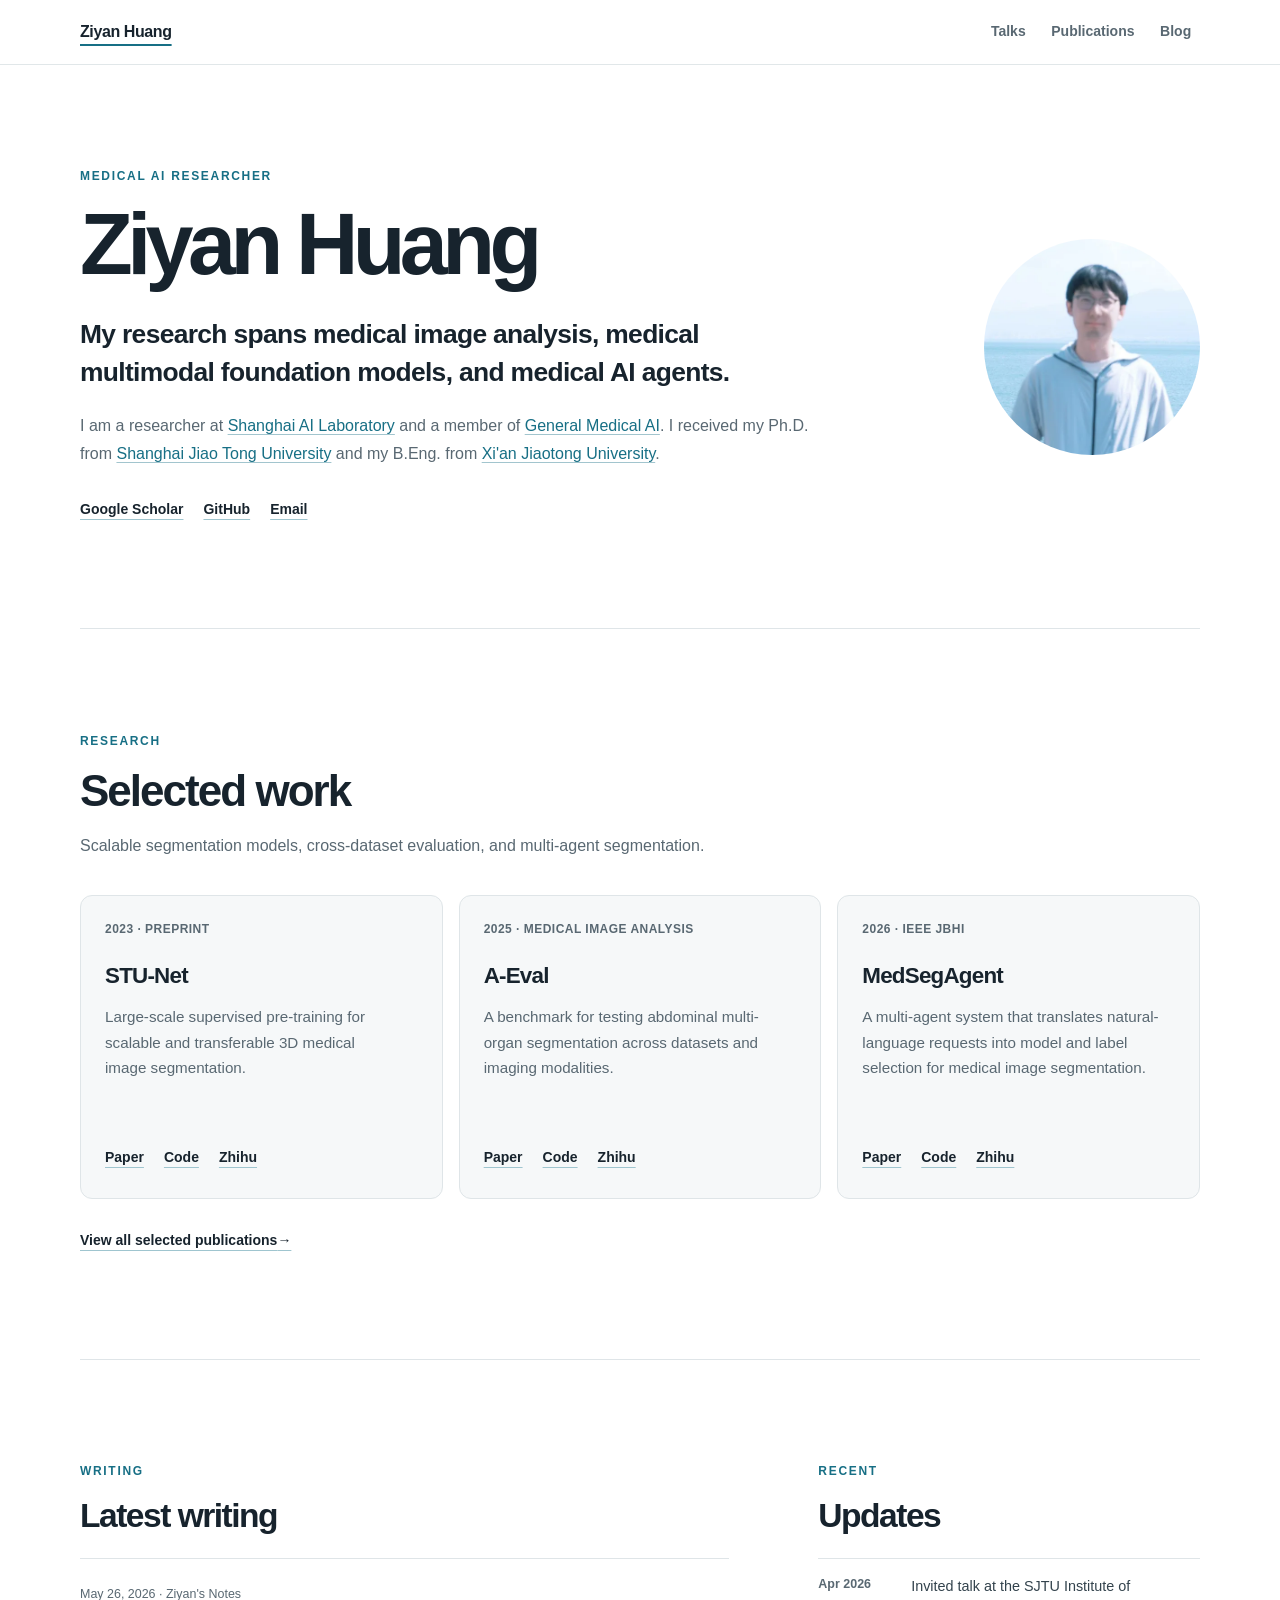
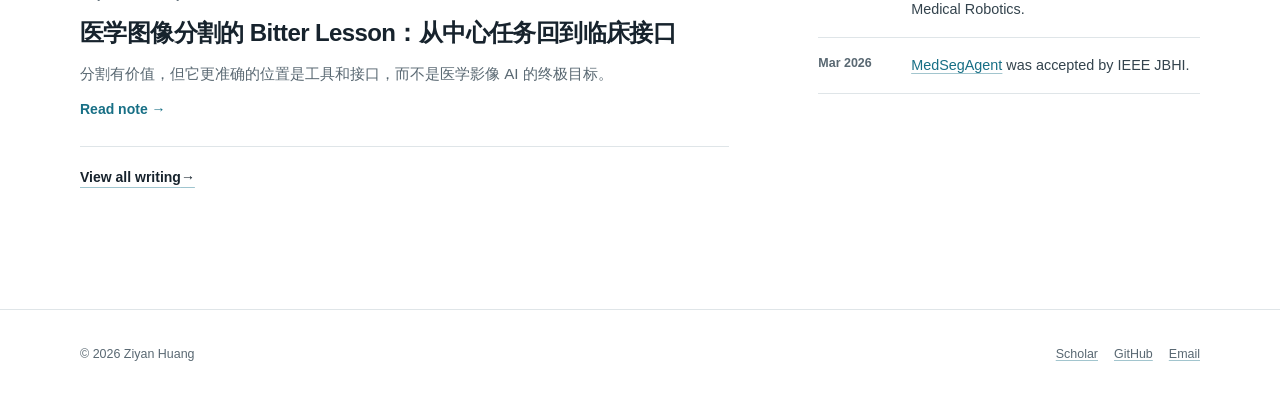
==== index.html @ 60b2c6d1 "Add Zhihu research writing to homepage" ====
<!DOCTYPE html>
<html lang="en">
  <head>
    <meta charset="UTF-8">
    <meta name="viewport" content="width=device-width, initial-scale=1.0">
    <title>Ziyan Huang | Medical AI Researcher</title>
    <meta
      name="description"
      content="Ziyan Huang is a researcher at Shanghai AI Laboratory working on medical image analysis, multimodal foundation models, and medical AI agents."
   >
    <link rel="canonical" href="https://ziyan-huang.github.io/">
    <link rel="icon" href="./favicon.svg" type="image/svg+xml">
    <link rel="alternate" type="application/atom+xml" title="Ziyan Huang's Notes" href="./feed.xml">
    <meta property="og:title" content="Ziyan Huang | Medical AI Researcher">
    <meta property="og:description" content="Research in medical image analysis, medical multimodal foundation models, and medical AI agents.">
    <meta property="og:type" content="profile">
    <meta property="og:url" content="https://ziyan-huang.github.io/">
    <meta property="og:image" content="https://ziyan-huang.github.io/assets/ziyan-huang-og.jpg">
    <meta property="og:image:width" content="1200">
    <meta property="og:image:height" content="630">
    <meta property="og:image:alt" content="Ziyan Huang — Medical AI Researcher">
    <meta property="og:site_name" content="Ziyan Huang">
    <meta name="twitter:card" content="summary_large_image">
    <meta name="twitter:title" content="Ziyan Huang | Medical AI Researcher">
    <meta name="twitter:description" content="Research in medical image analysis, medical multimodal foundation models, and medical AI agents.">
    <meta name="twitter:image" content="https://ziyan-huang.github.io/assets/ziyan-huang-og.jpg">
    <meta name="twitter:image:alt" content="Ziyan Huang — Medical AI Researcher">
    <link rel="stylesheet" href="./main.css?v=20260814-2">
    <script type="application/ld+json">
      {
        "@context": "https://schema.org",
        "@type": "ProfilePage",
        "url": "https://ziyan-huang.github.io/",
        "name": "Ziyan Huang | Medical AI Researcher",
        "mainEntity": {
          "@type": "Person",
          "name": "Ziyan Huang",
          "url": "https://ziyan-huang.github.io/",
          "image": "https://ziyan-huang.github.io/assets/photo-480.webp",
          "jobTitle": "Researcher",
          "worksFor": {
            "@type": "Organization",
            "name": "Shanghai AI Laboratory",
            "url": "https://www.shlab.org.cn/"
          },
          "sameAs": [
            "https://scholar.google.com/citations?user=BshL3fUAAAAJ&hl=en",
            "https://github.com/Ziyan-Huang"
          ]
        }
      }
    </script>
  </head>
  <body class="home-page">
    <a class="skip-link" href="#main">Skip to content</a>

    <header class="site-header">
      <div class="site-shell site-header__inner">
        <a class="site-brand" href="/" aria-current="page">Ziyan Huang</a>
        <nav class="site-nav" aria-label="Primary navigation">
          <a href="./talks.html">Talks</a>
          <a href="./publications.html">Publications</a>
          <a href="./blog.html">Blog</a>
        </nav>
      </div>
    </header>

    <main id="main">
      <section class="site-shell hero" aria-labelledby="home-title">
        <div class="hero__intro">
          <p class="eyebrow">Medical AI Researcher</p>
          <h1 id="home-title">Ziyan Huang</h1>
        </div>

        <picture class="hero__portrait">
          <source srcset="./assets/photo-480.webp" type="image/webp">
          <img src="./photo.jpg" alt="Portrait of Ziyan Huang" width="480" height="480">
        </picture>

        <p class="hero__lead">My research spans medical image analysis, medical multimodal foundation models, and medical AI agents.</p>
        <p class="hero__bio">
          I am a researcher at
          <a href="https://www.shlab.org.cn/" target="_blank" rel="noreferrer">Shanghai AI Laboratory</a>
          and a member of
          <a href="https://uni-medical.github.io/gmai-web/" target="_blank" rel="noreferrer">General Medical AI</a>.
          I received my Ph.D. from
          <a href="https://www.sjtu.edu.cn/" target="_blank" rel="noreferrer">Shanghai Jiao Tong University</a>
          and my B.Eng. from
          <a href="https://www.xjtu.edu.cn/" target="_blank" rel="noreferrer">Xi'an Jiaotong University</a>.
        </p>
        <nav class="profile-links" aria-label="Profile links">
          <a href="https://scholar.google.com/citations?user=BshL3fUAAAAJ&amp;hl=en" target="_blank" rel="noreferrer">Google Scholar</a>
          <a href="https://github.com/Ziyan-Huang" target="_blank" rel="noreferrer">GitHub</a>
          <a href="mailto:hzy954107396@gmail.com">Email</a>
        </nav>
      </section>

      <section class="site-shell section" aria-labelledby="work-title">
        <header class="section-heading">
          <p class="eyebrow">Research</p>
          <h2 id="work-title">Selected work</h2>
          <p>Scalable segmentation models, cross-dataset evaluation, and multi-agent segmentation.</p>
        </header>

        <div class="work-grid">
          <article class="work-card">
            <p class="work-card__meta">2023 · Preprint</p>
            <h3>STU-Net</h3>
            <p>Large-scale supervised pre-training for scalable and transferable 3D medical image segmentation.</p>
            <div class="item-links">
              <a href="https://arxiv.org/abs/2304.06716" target="_blank" rel="noreferrer">Paper</a>
              <a href="https://github.com/uni-medical/STU-Net" target="_blank" rel="noreferrer">Code</a>
              <a href="https://zhuanlan.zhihu.com/p/664624663" target="_blank" rel="noopener noreferrer">Zhihu</a>
            </div>
          </article>

          <article class="work-card">
            <p class="work-card__meta">2025 · Medical Image Analysis</p>
            <h3>A-Eval</h3>
            <p>A benchmark for testing abdominal multi-organ segmentation across datasets and imaging modalities.</p>
            <div class="item-links">
              <a href="https://www.sciencedirect.com/science/article/pii/S1361841525000477" target="_blank" rel="noreferrer">Paper</a>
              <a href="https://github.com/uni-medical/A-Eval" target="_blank" rel="noreferrer">Code</a>
              <a href="https://zhuanlan.zhihu.com/p/666176776" target="_blank" rel="noopener noreferrer">Zhihu</a>
            </div>
          </article>

          <article class="work-card">
            <p class="work-card__meta">2026 · IEEE JBHI</p>
            <h3>MedSegAgent</h3>
            <p>A multi-agent system that translates natural-language requests into model and label selection for medical image segmentation.</p>
            <div class="item-links">
              <a href="https://pubmed.ncbi.nlm.nih.gov/41880261/" target="_blank" rel="noreferrer">Paper</a>
              <a href="https://github.com/uni-medical/MedSegAgent" target="_blank" rel="noreferrer">Code</a>
              <a href="https://zhuanlan.zhihu.com/p/2023335442427159721" target="_blank" rel="noopener noreferrer">Zhihu</a>
            </div>
          </article>
        </div>

        <p class="section-link"><a href="./publications.html">View all selected publications <span aria-hidden="true">→</span></a></p>
      </section>

      <section class="site-shell section section--compact" aria-label="Writing and updates">
        <div class="home-columns">
          <div>
            <header class="section-heading section-heading--small">
              <p class="eyebrow">Writing</p>
              <h2>Latest writing</h2>
            </header>
            <a class="note-feature" href="./medical-image-segmentation-bitter-lesson.html">
              <span class="note-feature__meta">May 26, 2026 · Ziyan's Notes</span>
              <strong lang="zh-CN">医学图像分割的 Bitter Lesson：从中心任务回到临床接口</strong>
              <span lang="zh-CN">分割有价值，但它更准确的位置是工具和接口，而不是医学影像 AI 的终极目标。</span>
              <span class="note-feature__link">Read note <span aria-hidden="true">→</span></span>
            </a>
            <p class="section-link section-link--compact"><a href="./blog.html">View all writing <span aria-hidden="true">→</span></a></p>
          </div>

          <div>
            <header class="section-heading section-heading--small">
              <p class="eyebrow">Recent</p>
              <h2>Updates</h2>
            </header>
            <ol class="updates-list">
              <li>
                <time datetime="2026-04">Apr 2026</time>
                <span>Invited talk at the SJTU Institute of Medical Robotics.</span>
              </li>
              <li>
                <time datetime="2026-03">Mar 2026</time>
                <span><a href="https://pubmed.ncbi.nlm.nih.gov/41880261/" target="_blank" rel="noreferrer">MedSegAgent</a> was accepted by IEEE JBHI.</span>
              </li>
            </ol>
          </div>
        </div>
      </section>
    </main>

    <footer class="site-footer">
      <div class="site-shell site-footer__inner">
        <span>© 2026 Ziyan Huang</span>
        <nav aria-label="Footer links">
          <a href="https://scholar.google.com/citations?user=BshL3fUAAAAJ&amp;hl=en" target="_blank" rel="noreferrer">Scholar</a>
          <a href="https://github.com/Ziyan-Huang" target="_blank" rel="noreferrer">GitHub</a>
          <a href="mailto:hzy954107396@gmail.com">Email</a>
        </nav>
      </div>
    </footer>
  </body>
</html>
---- main.css ----
:root {
  --bg: #ffffff;
  --surface: #f6f8f9;
  --ink: #17232d;
  --text: #33434d;
  --muted: #596872;
  --accent: #176f85;
  --accent-dark: #105a6c;
  --accent-soft: #e5f1f4;
  --line: #dfe5e8;
  --font-sans: ui-sans-serif, -apple-system, BlinkMacSystemFont, "Segoe UI", "PingFang SC", "Hiragino Sans GB", "Microsoft YaHei", sans-serif;
  --site-max: 70rem;
  --content-max: 58rem;
  --reading-max: 46rem;
  --gutter: clamp(1rem, 3vw, 1.5rem);
  --radius-sm: 0.4rem;
  --radius-md: 0.75rem;
}

*,
*::before,
*::after {
  box-sizing: border-box;
}

html {
  color-scheme: light;
  font-size: 16px;
  scroll-behavior: smooth;
}

body {
  margin: 0;
  color: var(--text);
  background: var(--bg);
  font-family: var(--font-sans);
  font-size: 1.0625rem;
  line-height: 1.65;
  -webkit-font-smoothing: antialiased;
  text-rendering: optimizeLegibility;
}

img {
  display: block;
  max-width: 100%;
}

a {
  color: var(--accent);
  text-decoration-color: rgba(23, 111, 133, 0.4);
  text-decoration-thickness: 1px;
  text-underline-offset: 0.2em;
}

a:hover {
  color: var(--accent-dark);
  text-decoration-color: currentColor;
}

a:focus-visible,
summary:focus-visible,
.article-table-wrap:focus-visible {
  border-radius: 0.2rem;
  outline: 3px solid var(--accent);
  outline-offset: 3px;
}

p,
li {
  text-wrap: pretty;
}

h1,
h2,
h3 {
  color: var(--ink);
  text-wrap: balance;
}

.site-shell {
  width: min(calc(100% - (2 * var(--gutter))), var(--site-max));
  margin-inline: auto;
}

.skip-link {
  position: fixed;
  z-index: 100;
  top: 0.75rem;
  left: 0.75rem;
  padding: 0.65rem 0.9rem;
  border-radius: var(--radius-sm);
  color: #ffffff;
  background: var(--ink);
  font-size: 0.875rem;
  font-weight: 700;
  transform: translateY(-180%);
  transition: transform 160ms ease;
}

.skip-link:focus {
  color: #ffffff;
  transform: translateY(0);
}

.site-header {
  position: sticky;
  z-index: 30;
  top: 0;
  border-bottom: 1px solid rgba(223, 229, 232, 0.92);
  background: rgba(255, 255, 255, 0.92);
  backdrop-filter: blur(12px);
  -webkit-backdrop-filter: blur(12px);
}

.site-header__inner {
  display: flex;
  min-height: 4rem;
  align-items: center;
  gap: 1rem;
}

.site-brand {
  margin-right: auto;
  color: var(--ink);
  font-size: 1rem;
  font-weight: 700;
  letter-spacing: -0.025em;
  text-decoration: none;
}

.site-brand:hover {
  color: var(--ink);
  text-decoration: none;
}

.site-nav {
  display: flex;
  align-items: center;
  gap: 0.5rem;
}

.site-nav a {
  display: inline-flex;
  min-height: 2.75rem;
  align-items: center;
  padding: 0 0.55rem;
  color: var(--muted);
  font-size: 0.875rem;
  font-weight: 600;
  text-decoration: none;
}

.site-nav a:hover {
  color: var(--ink);
}

.site-nav a[aria-current="page"],
.site-brand[aria-current="page"] {
  color: var(--ink);
  text-decoration: underline;
  text-decoration-color: var(--accent);
  text-decoration-thickness: 2px;
  text-underline-offset: 0.45rem;
}

.eyebrow {
  margin: 0 0 0.9rem;
  color: var(--accent);
  font-size: 0.75rem;
  font-weight: 700;
  letter-spacing: 0.14em;
  text-transform: uppercase;
}

/* Home ---------------------------------------------------------------- */

.hero {
  display: grid;
  grid-template-areas:
    "intro portrait"
    "lead portrait"
    "bio portrait"
    "links portrait";
  grid-template-columns: minmax(0, 1fr) 13.5rem;
  column-gap: clamp(3rem, 8vw, 7rem);
  align-items: start;
  padding-block: clamp(4.75rem, 8vw, 6.5rem);
}

.hero__intro {
  grid-area: intro;
}

.hero h1 {
  margin: 0;
  color: var(--ink);
  font-size: clamp(3.4rem, 7vw, 5.4rem);
  font-weight: 700;
  line-height: 0.98;
  letter-spacing: -0.065em;
}

.hero__portrait {
  grid-area: portrait;
  width: 13.5rem;
  align-self: center;
}

.hero__portrait img {
  width: 100%;
  height: auto;
  aspect-ratio: 1;
  border-radius: 50%;
  object-fit: cover;
}

.hero__lead {
  grid-area: lead;
  max-width: 47rem;
  margin: 1.8rem 0 0;
  color: var(--ink);
  font-size: clamp(1.3rem, 2.4vw, 1.65rem);
  font-weight: 600;
  line-height: 1.45;
  letter-spacing: -0.025em;
}

.hero__bio {
  grid-area: bio;
  max-width: 46rem;
  margin: 1.3rem 0 0;
  color: var(--muted);
  font-size: 1rem;
  line-height: 1.75;
}

.profile-links,
.item-links {
  display: flex;
  flex-wrap: wrap;
  gap: 0.65rem 1.25rem;
}

.profile-links {
  grid-area: links;
  margin-top: 1.6rem;
}

.profile-links a,
.item-links a,
.section-link a {
  display: inline-flex;
  min-height: 2rem;
  align-items: center;
  padding-block: 0.25rem;
  color: var(--ink);
  font-size: 0.875rem;
  font-weight: 700;
  text-decoration-color: #9fc5cf;
  text-underline-offset: 0.3rem;
}

.section {
  padding-block: clamp(4.5rem, 8vw, 6.5rem);
  border-top: 1px solid var(--line);
}

.section--compact {
  padding-bottom: clamp(5rem, 9vw, 7.5rem);
}

.section-heading {
  max-width: 46rem;
  margin-bottom: 2.25rem;
}

.section-heading h2 {
  margin: 0;
  font-size: clamp(2rem, 4vw, 2.75rem);
  font-weight: 700;
  line-height: 1.15;
  letter-spacing: -0.045em;
}

.section-heading > p:last-child:not(.eyebrow) {
  max-width: 42rem;
  margin: 1rem 0 0;
  color: var(--muted);
  font-size: 1rem;
}

.section-heading--small {
  margin-bottom: 1.4rem;
}

.section-heading--small h2 {
  font-size: clamp(1.65rem, 3vw, 2.1rem);
}

.work-grid {
  display: grid;
  grid-template-columns: repeat(3, minmax(0, 1fr));
  gap: 1rem;
}

.work-card {
  display: flex;
  min-height: 19rem;
  flex-direction: column;
  padding: 1.5rem;
  border: 1px solid var(--line);
  border-radius: var(--radius-md);
  background: var(--surface);
  transition: border-color 160ms ease, transform 160ms ease;
}

.work-card:hover {
  border-color: #a9c5cd;
  transform: translateY(-2px);
}

.work-card__meta {
  margin: 0 0 1.4rem;
  color: var(--muted);
  font-size: 0.75rem;
  font-weight: 600;
  letter-spacing: 0.04em;
  text-transform: uppercase;
}

.work-card h3 {
  margin: 0;
  font-size: 1.4rem;
  line-height: 1.25;
  letter-spacing: -0.035em;
}

.work-card > p:not(.work-card__meta) {
  margin: 0.85rem 0 1.5rem;
  color: var(--muted);
  font-size: 0.95rem;
  line-height: 1.7;
}

.work-card .item-links {
  margin-top: auto;
}

.section-link {
  margin: 1.6rem 0 0;
}

.section-link--compact {
  margin-top: 0.9rem;
}

.home-columns {
  display: grid;
  grid-template-columns: minmax(0, 1.7fr) minmax(17rem, 1fr);
  gap: clamp(3rem, 7vw, 6rem);
}

.note-feature {
  display: flex;
  flex-direction: column;
  gap: 0.7rem;
  padding: 1.6rem 0;
  border-top: 1px solid var(--line);
  border-bottom: 1px solid var(--line);
  color: var(--muted);
  text-decoration: none;
}

.note-feature:hover {
  color: var(--muted);
  text-decoration: none;
}

.note-feature__meta {
  color: var(--muted);
  font-size: 0.78rem;
}

.note-feature strong {
  color: var(--ink);
  font-size: clamp(1.2rem, 2.4vw, 1.5rem);
  line-height: 1.4;
  letter-spacing: -0.025em;
}

.note-feature > span:not(.note-feature__meta, .note-feature__link) {
  max-width: 42rem;
  font-size: 0.95rem;
  line-height: 1.7;
}

.note-feature__link {
  color: var(--accent);
  font-size: 0.875rem;
  font-weight: 700;
}

.updates-list {
  margin: 0;
  padding: 0;
  border-top: 1px solid var(--line);
  list-style: none;
}

.updates-list li {
  display: grid;
  grid-template-columns: 5rem 1fr;
  gap: 0.8rem;
  padding: 1rem 0;
  border-bottom: 1px solid var(--line);
  font-size: 0.9rem;
  line-height: 1.6;
}

.updates-list time {
  color: var(--muted);
  font-size: 0.78rem;
  font-weight: 600;
}

/* Shared inner pages -------------------------------------------------- */

.page-main {
  width: min(calc(100% - (2 * var(--gutter))), var(--content-max));
  min-height: calc(100vh - 12rem);
  margin-inline: auto;
  padding-block: clamp(4.5rem, 9vw, 7rem);
}

.page-header {
  max-width: 46rem;
  margin-bottom: clamp(3.5rem, 7vw, 5.5rem);
}

.page-header h1,
.error-main h1 {
  margin: 0;
  font-size: clamp(3rem, 7vw, 5rem);
  font-weight: 700;
  line-height: 1;
  letter-spacing: -0.06em;
}

.page-deck {
  max-width: 43rem;
  margin: 1.4rem 0 0;
  color: var(--muted);
  font-size: clamp(1.05rem, 2vw, 1.2rem);
  line-height: 1.75;
}

.page-actions {
  margin-top: 1.4rem;
}

.page-actions a {
  color: var(--ink);
  font-size: 0.875rem;
  font-weight: 700;
  text-underline-offset: 0.3rem;
}

.year-group {
  display: grid;
  grid-template-columns: 4.5rem minmax(0, 1fr);
  gap: 1.5rem;
  margin-top: 0.5rem;
}

.year-group + .year-group {
  margin-top: 2.4rem;
}

.year-group > h2 {
  margin: 0;
  color: var(--muted);
  font-size: 0.9rem;
  font-weight: 700;
  line-height: 1.6;
}

.publication-entry,
.talk-entry {
  padding: 0 0 2rem;
  border-bottom: 1px solid var(--line);
}

.publication-entry + .publication-entry,
.talk-entry + .talk-entry {
  padding-top: 2rem;
}

.entry-meta {
  display: flex;
  flex-wrap: wrap;
  gap: 0.45rem 0.8rem;
  margin: 0 0 0.5rem;
  color: var(--muted);
  font-size: 0.75rem;
  font-weight: 600;
  letter-spacing: 0.035em;
  text-transform: uppercase;
}

.publication-entry h3,
.talk-entry h3 {
  margin: 0;
  font-size: clamp(1.1rem, 2.2vw, 1.3rem);
  font-weight: 700;
  line-height: 1.4;
  letter-spacing: -0.025em;
}

.entry-authors,
.entry-description {
  margin: 0.65rem 0 0;
  color: var(--muted);
  font-size: 0.875rem;
  line-height: 1.65;
}

.entry-authors strong {
  color: var(--text);
}

.publication-entry .item-links,
.talk-entry .item-links {
  margin-top: 0.9rem;
}

.publication-entry .item-links a,
.talk-entry .item-links a {
  font-size: 0.8rem;
}

/* Blog ---------------------------------------------------------------- */

.blog-index-page {
  background: var(--surface);
}

.blog-main {
  width: min(calc(100% - (2 * var(--gutter))), 52.5rem);
  min-height: calc(100vh - 4rem);
  margin-inline: auto;
}

.blog-intro {
  padding: clamp(5rem, 10vw, 7rem) 0 clamp(3.5rem, 7vw, 5rem);
}

.blog-intro h1 {
  max-width: 45rem;
  margin: 0;
  font-size: clamp(3.15rem, 7vw, 4.8rem);
  font-weight: 700;
  line-height: 1;
  letter-spacing: -0.06em;
}

.blog-intro h1 span {
  color: var(--accent);
}

.blog-intro__copy {
  max-width: 42rem;
  margin: 1.7rem 0 0;
  color: var(--muted);
  font-size: 1.05rem;
  line-height: 1.8;
}

.post-list {
  padding-bottom: 5.5rem;
}

.post-list__heading {
  margin-bottom: 1rem;
}

.post-list__heading h2 {
  margin: 0;
  font-size: 0.8rem;
  font-weight: 700;
  letter-spacing: 0.12em;
  text-transform: uppercase;
}

.writing-list {
  border-top: 1px solid var(--line);
}

.writing-item {
  border-bottom: 1px solid var(--line);
}

.writing-item__link {
  display: grid;
  grid-template-areas: "meta body arrow";
  grid-template-columns: 8.5rem minmax(0, 1fr) auto;
  gap: 1.5rem;
  align-items: center;
  padding: 1.5rem 0.15rem;
  color: var(--muted);
  text-decoration: none;
}

.writing-item__link:hover {
  color: var(--muted);
  text-decoration: none;
}

.writing-item__link:hover h3 {
  color: var(--accent-dark);
}

.writing-item__meta {
  grid-area: meta;
  display: flex;
  flex-direction: column;
  gap: 0.15rem;
  color: var(--muted);
  font-size: 0.75rem;
  line-height: 1.5;
}

.writing-item__meta span {
  color: var(--accent-dark);
  font-weight: 600;
}

.writing-item__body {
  grid-area: body;
}

.writing-item__body h3 {
  margin: 0;
  font-size: clamp(1.1rem, 2.4vw, 1.35rem);
  font-weight: 700;
  line-height: 1.42;
  letter-spacing: -0.025em;
}

.writing-item__body p {
  max-width: 43rem;
  margin: 0.55rem 0 0;
  font-size: 0.88rem;
  line-height: 1.7;
}

.writing-item__arrow {
  grid-area: arrow;
  color: var(--muted);
  font-size: 1rem;
}

/* Long-form article --------------------------------------------------- */

.article-page {
  background: var(--bg);
}

.article-main {
  width: min(calc(100% - (2 * var(--gutter))), 50rem);
  margin-inline: auto;
  padding-bottom: 4rem;
}

.article-header {
  padding: clamp(4.5rem, 9vw, 7rem) 0 2.5rem;
}

.article-kicker {
  display: inline-block;
  margin-bottom: 1.1rem;
  color: var(--accent);
  font-size: 0.75rem;
  font-weight: 700;
  letter-spacing: 0.09em;
  text-transform: uppercase;
}

.article-header h1 {
  margin: 0;
  font-size: clamp(2.65rem, 6vw, 4.2rem);
  font-weight: 700;
  line-height: 1.1;
  letter-spacing: -0.055em;
}

.article-deck {
  max-width: 43rem;
  margin: 1.35rem 0 0;
  color: var(--muted);
  font-size: clamp(1.08rem, 2.4vw, 1.25rem);
  line-height: 1.75;
}

.article-byline {
  display: flex;
  flex-wrap: wrap;
  gap: 0.45rem;
  margin-top: 1.25rem;
  color: var(--muted);
  font-size: 0.78rem;
}

.article-hero {
  margin: 0 0 2.5rem;
}

.article-hero img {
  width: 100%;
  height: auto;
  border: 1px solid var(--line);
  border-radius: var(--radius-md);
  background: var(--surface);
}

.article-hero figcaption {
  margin-top: 0.7rem;
  color: var(--muted);
  font-size: 0.78rem;
  line-height: 1.6;
  text-align: center;
}

.article-toc {
  max-width: var(--reading-max);
  margin: 0 auto 3rem;
  padding: 1rem 1.2rem;
  border: 1px solid var(--line);
  border-radius: var(--radius-sm);
  background: var(--surface);
}

.article-toc summary {
  cursor: pointer;
  color: var(--ink);
  font-size: 0.875rem;
  font-weight: 700;
}

.article-toc ol {
  margin: 0.8rem 0 0;
  padding-left: 1.2rem;
}

.article-toc li {
  margin: 0.35rem 0;
  color: var(--muted);
  font-size: 0.85rem;
}

.article-toc a {
  color: var(--muted);
}

.article-body {
  max-width: var(--reading-max);
  margin-inline: auto;
  color: #27343d;
  font-size: 1.125rem;
}

.article-body p {
  margin: 0 0 1.3em;
  line-height: 1.85;
}

.article-body .article-lead {
  color: var(--ink);
  font-size: 1.16em;
  font-weight: 600;
  line-height: 1.75;
}

.article-body h2,
.article-body h3 {
  scroll-margin-top: 5rem;
  letter-spacing: -0.035em;
}

.article-body h2 {
  margin: 2.25em 0 0.75em;
  font-size: 1.75em;
  line-height: 1.35;
}

.article-body h3 {
  margin: 1.8em 0 0.65em;
  font-size: 1.28em;
  line-height: 1.4;
}

.article-callout {
  margin: 2.2rem 0;
  padding: 1.2rem 1.35rem 1.2rem 1.5rem;
  border-left: 4px solid var(--accent);
  border-radius: 0 var(--radius-sm) var(--radius-sm) 0;
  color: #244a58;
  background: var(--accent-soft);
  font-size: 1.08em;
  font-weight: 600;
  line-height: 1.75;
}

.article-table-wrap {
  margin: 1.6rem 0 2.3rem;
  overflow-x: auto;
  border: 1px solid var(--line);
  border-radius: var(--radius-sm);
}

.article-body table {
  min-width: 42rem;
  width: 100%;
  border-collapse: collapse;
  font-size: 0.88em;
}

.article-body th,
.article-body td {
  padding: 0.95rem;
  border-right: 1px solid var(--line);
  border-bottom: 1px solid var(--line);
  line-height: 1.65;
  text-align: left;
  vertical-align: top;
}

.article-body th:last-child,
.article-body td:last-child {
  border-right: 0;
}

.article-body tbody tr:last-child td {
  border-bottom: 0;
}

.article-body th {
  color: var(--ink);
  background: var(--surface);
  font-size: 0.78rem;
  letter-spacing: 0.03em;
  text-transform: uppercase;
}

.article-footer {
  display: flex;
  max-width: var(--reading-max);
  align-items: center;
  justify-content: space-between;
  gap: 1rem;
  margin: 5rem auto 0;
  padding: 1.5rem 0;
  border-top: 1px solid var(--line);
  color: var(--muted);
  font-size: 0.8rem;
}

.article-footer a {
  display: inline-flex;
  min-height: 2rem;
  align-items: center;
  padding-block: 0.25rem;
  color: var(--ink);
  font-weight: 700;
}

.sr-only {
  position: absolute;
  width: 1px;
  height: 1px;
  padding: 0;
  margin: -1px;
  overflow: hidden;
  clip: rect(0, 0, 0, 0);
  white-space: nowrap;
  border: 0;
}

/* Footer and 404 ------------------------------------------------------ */

.site-footer {
  border-top: 1px solid var(--line);
  color: var(--muted);
  font-size: 0.78rem;
}

.site-footer__inner {
  display: flex;
  min-height: 5.5rem;
  align-items: center;
  justify-content: space-between;
  gap: 1rem;
}

.site-footer nav {
  display: flex;
  flex-wrap: wrap;
  gap: 1rem;
}

.site-footer a {
  display: inline-flex;
  min-height: 2rem;
  align-items: center;
  padding-block: 0.25rem;
  color: var(--muted);
}

.error-main {
  display: grid;
  min-height: calc(100vh - 9.5rem);
  place-content: center;
  text-align: center;
}

.error-main p {
  max-width: 34rem;
  margin: 1.2rem auto 0;
  color: var(--muted);
}

.error-main .profile-links {
  justify-content: center;
}

@media (max-width: 56.25rem) {
  .hero {
    grid-template-columns: minmax(0, 1fr) 10rem;
    column-gap: 3rem;
  }

  .hero__portrait {
    width: 10rem;
  }

  .work-grid {
    grid-template-columns: repeat(2, minmax(0, 1fr));
  }

  .work-card:last-child {
    grid-column: 1 / -1;
    min-height: 15rem;
  }

  .home-columns {
    grid-template-columns: 1fr;
  }
}

@media (min-width: 60rem) {
  .article-header .title-tail {
    white-space: nowrap;
  }
}

@media (max-width: 40rem) {
  body {
    font-size: 1rem;
  }

  .site-header__inner {
    min-height: 3.5rem;
    gap: 0.35rem;
  }

  .site-brand {
    font-size: 0.92rem;
  }

  .site-nav {
    gap: 0.05rem;
  }

  .site-nav a {
    min-height: 2.75rem;
    padding: 0 0.32rem;
    font-size: 0.76rem;
  }

  .hero {
    grid-template-areas:
      "intro portrait"
      "lead lead"
      "bio bio"
      "links links";
    grid-template-columns: minmax(0, 1fr) 5.75rem;
    gap: 0.8rem 1rem;
    padding-block: 3.8rem 4.5rem;
  }

  .hero h1 {
    font-size: clamp(2.7rem, 14vw, 3.5rem);
    letter-spacing: -0.055em;
  }

  .hero__portrait {
    width: 5.75rem;
    align-self: start;
  }

  .hero__lead {
    margin-top: 1.1rem;
    font-size: 1.25rem;
  }

  .hero__bio {
    margin-top: 0.7rem;
    font-size: 0.95rem;
  }

  .profile-links {
    margin-top: 0.9rem;
  }

  .section {
    padding-block: 3.5rem;
  }

  .work-grid {
    grid-template-columns: 1fr;
  }

  .work-card,
  .work-card:last-child {
    grid-column: auto;
    min-height: 0;
  }

  .year-group {
    grid-template-columns: 1fr;
    gap: 0.7rem;
  }

  .year-group + .year-group {
    margin-top: 3rem;
  }

  .year-group > h2 {
    font-size: 1rem;
  }

  .page-main {
    padding-block: 3.8rem 5rem;
  }

  .page-header {
    margin-bottom: 3.5rem;
  }

  .page-header h1,
  .error-main h1 {
    font-size: clamp(2.75rem, 14vw, 3.75rem);
  }

  .blog-intro {
    padding-top: 4rem;
  }

  .blog-intro h1 {
    font-size: 3.15rem;
  }

  .writing-item__link {
    grid-template-areas:
      "meta meta"
      "body arrow";
    grid-template-columns: minmax(0, 1fr) auto;
    gap: 0.45rem 0.8rem;
    align-items: start;
    padding-block: 1.35rem;
  }

  .writing-item__meta {
    flex-flow: row wrap;
    gap: 0.3rem 0.65rem;
  }

  .article-header {
    padding-top: 3.8rem;
  }

  .article-header h1 {
    font-size: 2.55rem;
    letter-spacing: -0.045em;
  }

  .article-body {
    font-size: 1rem;
  }

  .article-body h2 {
    font-size: 1.6em;
  }

  .article-footer,
  .site-footer__inner {
    align-items: flex-start;
    flex-direction: column;
  }

  .site-footer__inner {
    justify-content: center;
    padding-block: 1.4rem;
  }
}

@media (prefers-reduced-motion: reduce) {
  html {
    scroll-behavior: auto;
  }

  .skip-link,
  .work-card {
    transition: none;
  }
}

@media print {
  .site-header,
  .skip-link,
  .article-toc,
  .article-footer,
  .site-footer {
    display: none;
  }

  .article-header {
    padding-top: 0;
  }

  .article-main {
    width: 100%;
  }
}
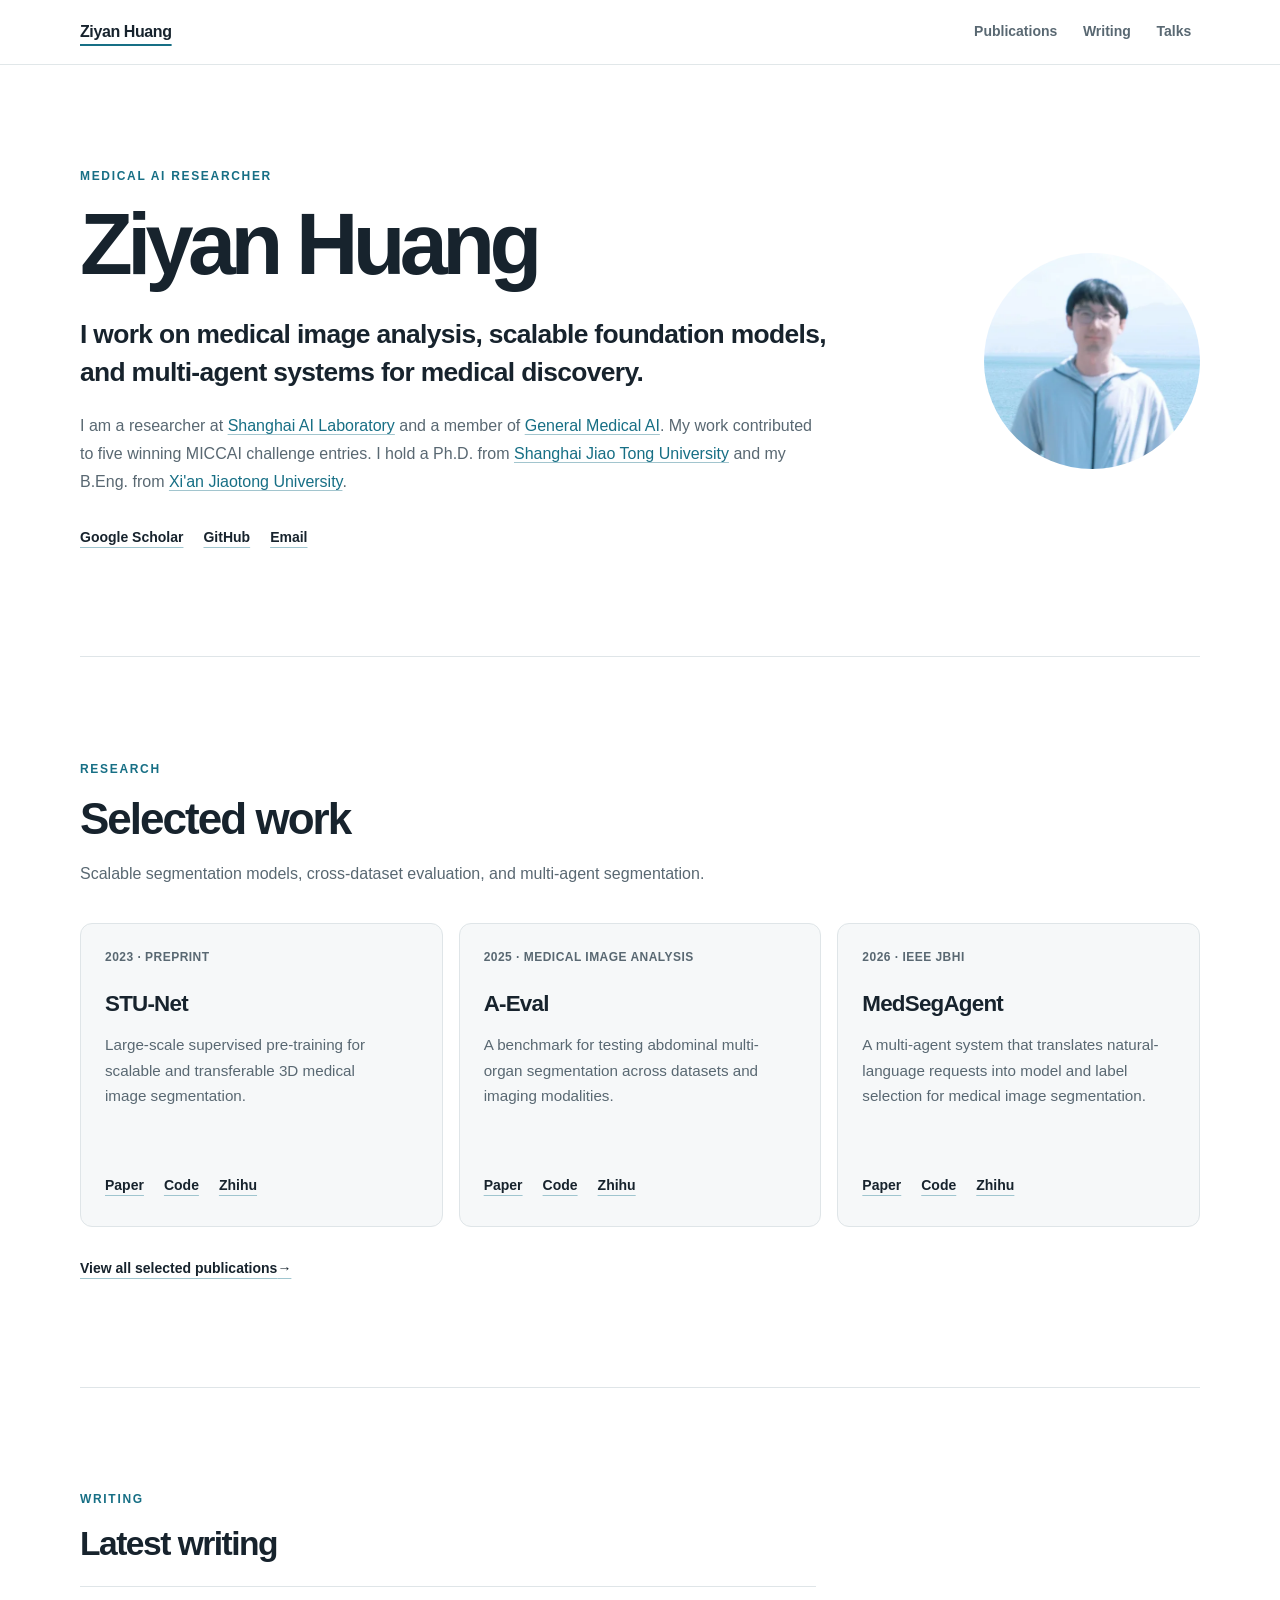
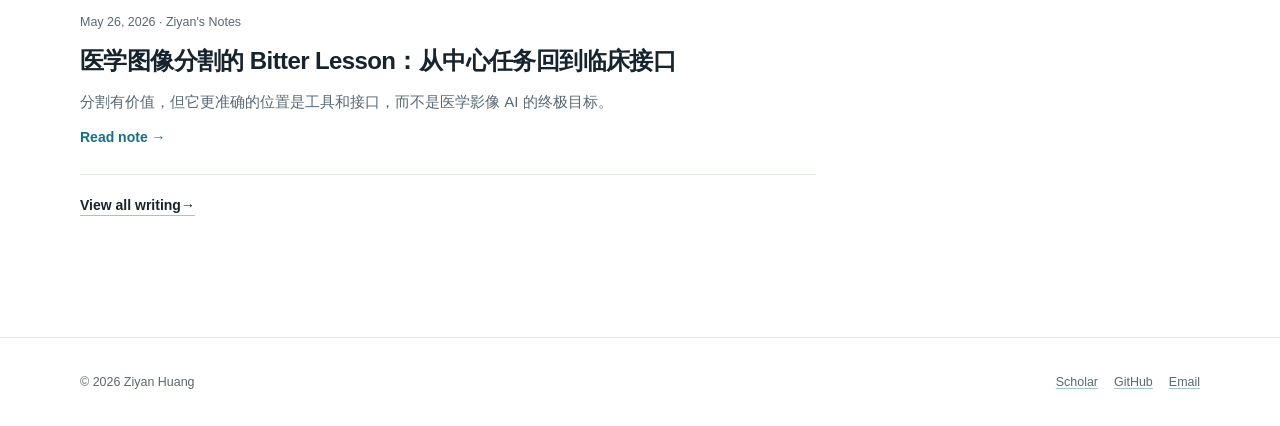
==== commit 2fe4b373: "Refine homepage profile and navigation" ====
--- a/index.html
+++ b/index.html
@@ -6,13 +6,13 @@
     <title>Ziyan Huang | Medical AI Researcher</title>
     <meta
       name="description"
-      content="Ziyan Huang is a researcher at Shanghai AI Laboratory working on medical image analysis, multimodal foundation models, and medical AI agents."
+      content="Ziyan Huang is a researcher at Shanghai AI Laboratory working on medical image analysis, scalable foundation models, and multi-agent systems for medical discovery."
    >
     <link rel="canonical" href="https://ziyan-huang.github.io/">
     <link rel="icon" href="./favicon.svg" type="image/svg+xml">
     <link rel="alternate" type="application/atom+xml" title="Ziyan Huang's Notes" href="./feed.xml">
     <meta property="og:title" content="Ziyan Huang | Medical AI Researcher">
-    <meta property="og:description" content="Research in medical image analysis, medical multimodal foundation models, and medical AI agents.">
+    <meta property="og:description" content="Research in medical image analysis, scalable foundation models, and multi-agent systems for medical discovery.">
     <meta property="og:type" content="profile">
     <meta property="og:url" content="https://ziyan-huang.github.io/">
     <meta property="og:image" content="https://ziyan-huang.github.io/assets/ziyan-huang-og.jpg">
@@ -22,10 +22,10 @@
     <meta property="og:site_name" content="Ziyan Huang">
     <meta name="twitter:card" content="summary_large_image">
     <meta name="twitter:title" content="Ziyan Huang | Medical AI Researcher">
-    <meta name="twitter:description" content="Research in medical image analysis, medical multimodal foundation models, and medical AI agents.">
+    <meta name="twitter:description" content="Research in medical image analysis, scalable foundation models, and multi-agent systems for medical discovery.">
     <meta name="twitter:image" content="https://ziyan-huang.github.io/assets/ziyan-huang-og.jpg">
     <meta name="twitter:image:alt" content="Ziyan Huang — Medical AI Researcher">
-    <link rel="stylesheet" href="./main.css?v=20260814-2">
+    <link rel="stylesheet" href="./main.css?v=20260814-4">
     <script type="application/ld+json">
       {
         "@context": "https://schema.org",
@@ -43,9 +43,28 @@
             "name": "Shanghai AI Laboratory",
             "url": "https://www.shlab.org.cn/"
           },
+          "alumniOf": [
+            {
+              "@type": "CollegeOrUniversity",
+              "name": "Shanghai Jiao Tong University",
+              "url": "https://www.sjtu.edu.cn/"
+            },
+            {
+              "@type": "CollegeOrUniversity",
+              "name": "Xi'an Jiaotong University",
+              "url": "https://www.xjtu.edu.cn/"
+            }
+          ],
+          "knowsAbout": [
+            "Medical image analysis",
+            "Scalable foundation models",
+            "Multi-agent systems for medical discovery"
+          ],
+          "award": "Contributor to five winning MICCAI challenge entries (2022-2024)",
           "sameAs": [
             "https://scholar.google.com/citations?user=BshL3fUAAAAJ&hl=en",
-            "https://github.com/Ziyan-Huang"
+            "https://github.com/Ziyan-Huang",
+            "https://uni-medical.github.io/gmai-web/team/ziyan-huang/"
           ]
         }
       }
@@ -58,9 +77,9 @@
       <div class="site-shell site-header__inner">
         <a class="site-brand" href="/" aria-current="page">Ziyan Huang</a>
         <nav class="site-nav" aria-label="Primary navigation">
+          <a href="./publications.html">Publications</a>
+          <a href="./blog.html">Writing</a>
           <a href="./talks.html">Talks</a>
-          <a href="./publications.html">Publications</a>
-          <a href="./blog.html">Blog</a>
         </nav>
       </div>
     </header>
@@ -77,13 +96,14 @@
           <img src="./photo.jpg" alt="Portrait of Ziyan Huang" width="480" height="480">
         </picture>
 
-        <p class="hero__lead">My research spans medical image analysis, medical multimodal foundation models, and medical AI agents.</p>
+        <p class="hero__lead">I work on medical image analysis, scalable foundation models, and multi-agent systems for medical discovery.</p>
         <p class="hero__bio">
           I am a researcher at
           <a href="https://www.shlab.org.cn/" target="_blank" rel="noreferrer">Shanghai AI Laboratory</a>
           and a member of
-          <a href="https://uni-medical.github.io/gmai-web/" target="_blank" rel="noreferrer">General Medical AI</a>.
-          I received my Ph.D. from
+          <a href="https://uni-medical.github.io/gmai-web/team/ziyan-huang/" target="_blank" rel="noreferrer">General Medical AI</a>.
+          My work contributed to five winning MICCAI challenge entries.
+          I hold a Ph.D. from
           <a href="https://www.sjtu.edu.cn/" target="_blank" rel="noreferrer">Shanghai Jiao Tong University</a>
           and my B.Eng. from
           <a href="https://www.xjtu.edu.cn/" target="_blank" rel="noreferrer">Xi'an Jiaotong University</a>.
@@ -140,38 +160,19 @@
         <p class="section-link"><a href="./publications.html">View all selected publications <span aria-hidden="true">→</span></a></p>
       </section>
 
-      <section class="site-shell section section--compact" aria-label="Writing and updates">
-        <div class="home-columns">
-          <div>
-            <header class="section-heading section-heading--small">
-              <p class="eyebrow">Writing</p>
-              <h2>Latest writing</h2>
-            </header>
-            <a class="note-feature" href="./medical-image-segmentation-bitter-lesson.html">
-              <span class="note-feature__meta">May 26, 2026 · Ziyan's Notes</span>
-              <strong lang="zh-CN">医学图像分割的 Bitter Lesson：从中心任务回到临床接口</strong>
-              <span lang="zh-CN">分割有价值，但它更准确的位置是工具和接口，而不是医学影像 AI 的终极目标。</span>
-              <span class="note-feature__link">Read note <span aria-hidden="true">→</span></span>
-            </a>
-            <p class="section-link section-link--compact"><a href="./blog.html">View all writing <span aria-hidden="true">→</span></a></p>
-          </div>
-
-          <div>
-            <header class="section-heading section-heading--small">
-              <p class="eyebrow">Recent</p>
-              <h2>Updates</h2>
-            </header>
-            <ol class="updates-list">
-              <li>
-                <time datetime="2026-04">Apr 2026</time>
-                <span>Invited talk at the SJTU Institute of Medical Robotics.</span>
-              </li>
-              <li>
-                <time datetime="2026-03">Mar 2026</time>
-                <span><a href="https://pubmed.ncbi.nlm.nih.gov/41880261/" target="_blank" rel="noreferrer">MedSegAgent</a> was accepted by IEEE JBHI.</span>
-              </li>
-            </ol>
-          </div>
+      <section class="site-shell section section--compact" aria-labelledby="latest-writing-title">
+        <div class="home-writing">
+          <header class="section-heading section-heading--small">
+            <p class="eyebrow">Writing</p>
+            <h2 id="latest-writing-title">Latest writing</h2>
+          </header>
+          <a class="note-feature" href="./medical-image-segmentation-bitter-lesson.html">
+            <span class="note-feature__meta">May 26, 2026 · Ziyan's Notes</span>
+            <strong lang="zh-CN">医学图像分割的 Bitter Lesson：从中心任务回到临床接口</strong>
+            <span lang="zh-CN">分割有价值，但它更准确的位置是工具和接口，而不是医学影像 AI 的终极目标。</span>
+            <span class="note-feature__link">Read note <span aria-hidden="true">→</span></span>
+          </a>
+          <p class="section-link section-link--compact"><a href="./blog.html">View all writing <span aria-hidden="true">→</span></a></p>
         </div>
       </section>
     </main>
--- a/main.css
+++ b/main.css
@@ -354,10 +354,8 @@
   margin-top: 0.9rem;
 }
 
-.home-columns {
-  display: grid;
-  grid-template-columns: minmax(0, 1.7fr) minmax(17rem, 1fr);
-  gap: clamp(3rem, 7vw, 6rem);
+.home-writing {
+  max-width: 46rem;
 }
 
 .note-feature {
@@ -398,29 +396,6 @@
   color: var(--accent);
   font-size: 0.875rem;
   font-weight: 700;
-}
-
-.updates-list {
-  margin: 0;
-  padding: 0;
-  border-top: 1px solid var(--line);
-  list-style: none;
-}
-
-.updates-list li {
-  display: grid;
-  grid-template-columns: 5rem 1fr;
-  gap: 0.8rem;
-  padding: 1rem 0;
-  border-bottom: 1px solid var(--line);
-  font-size: 0.9rem;
-  line-height: 1.6;
-}
-
-.updates-list time {
-  color: var(--muted);
-  font-size: 0.78rem;
-  font-weight: 600;
 }
 
 /* Shared inner pages -------------------------------------------------- */
@@ -951,9 +926,6 @@
     min-height: 15rem;
   }
 
-  .home-columns {
-    grid-template-columns: 1fr;
-  }
 }
 
 @media (min-width: 60rem) {
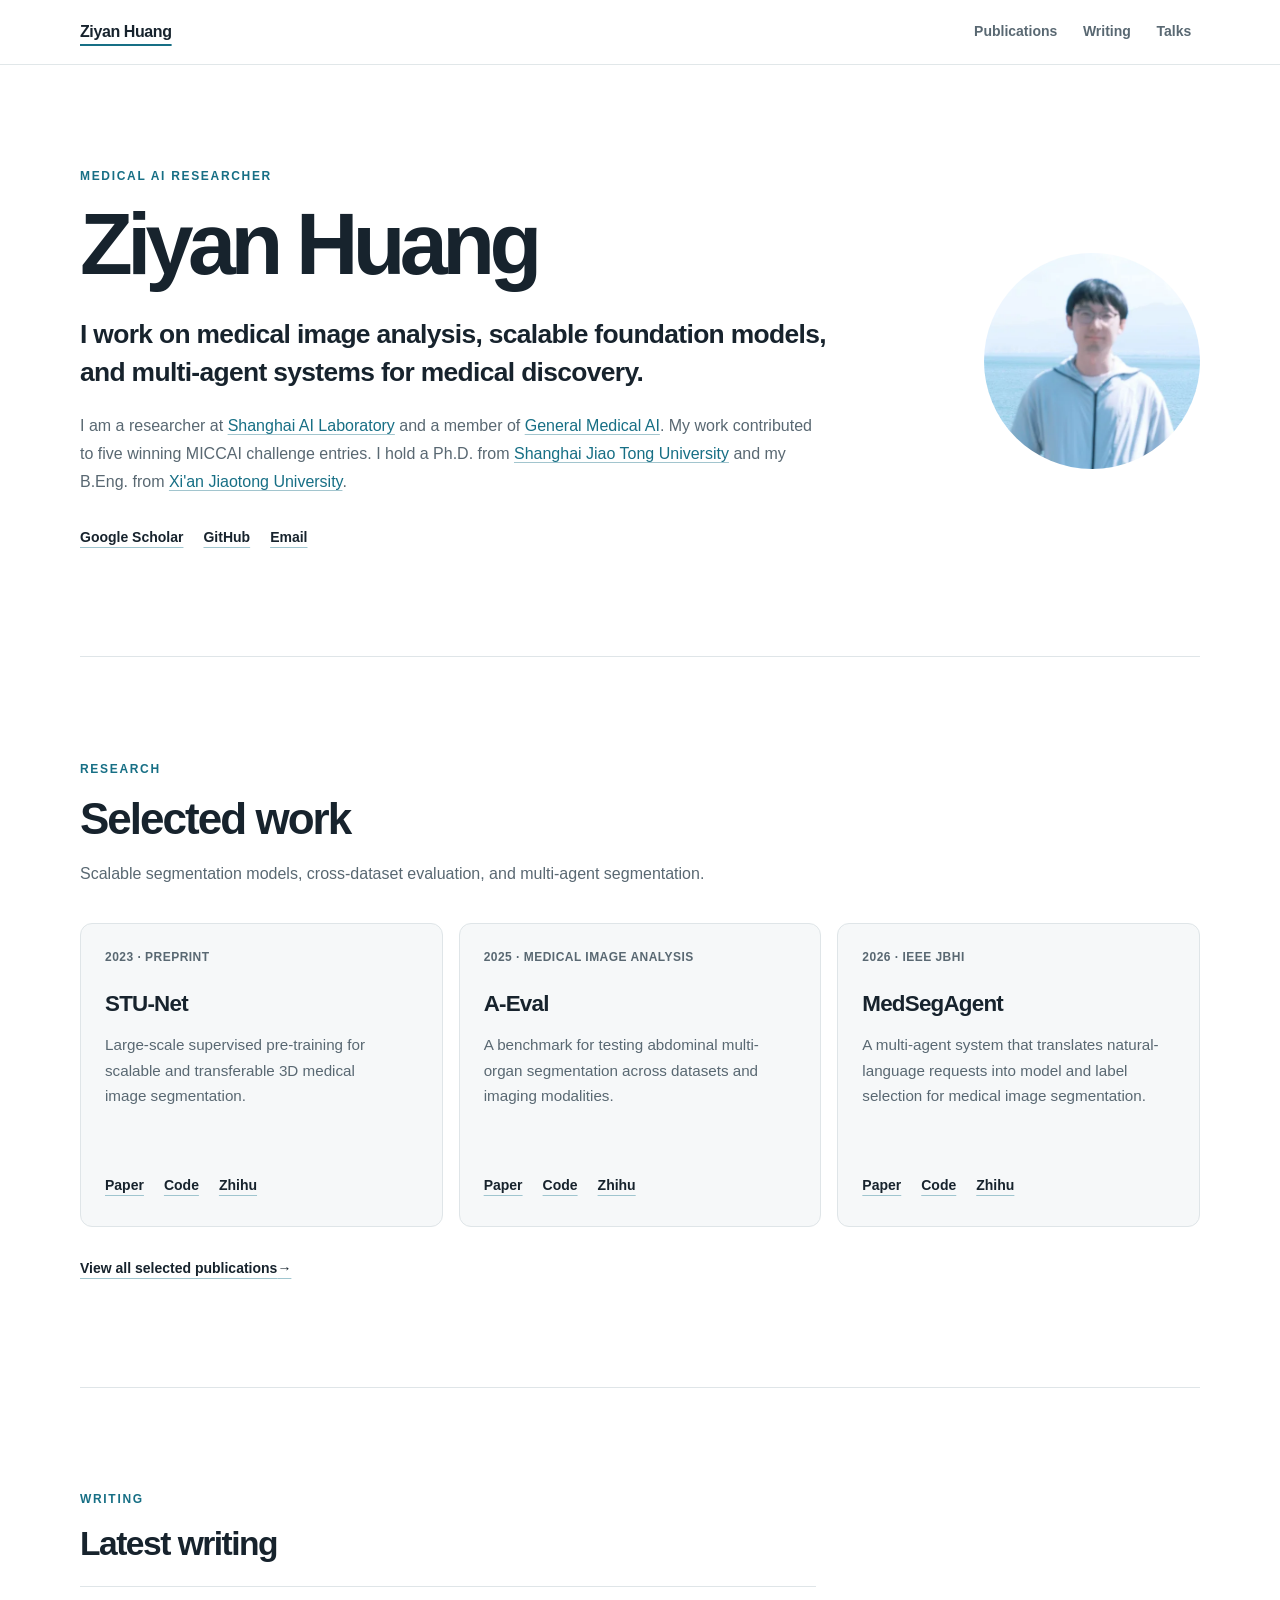
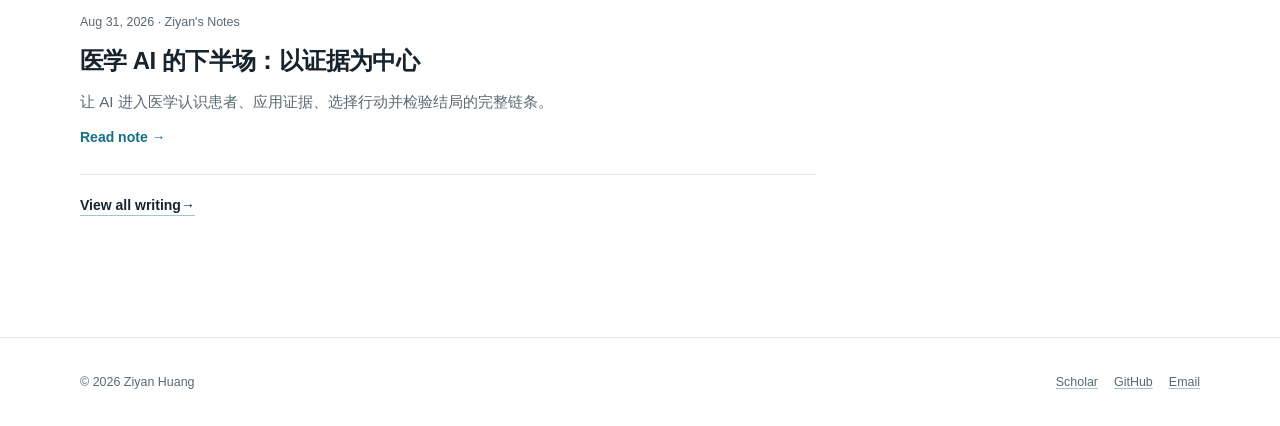
==== commit 7f175e00: "Publish evidence-centered medical AI essay" ====
--- a/index.html
+++ b/index.html
@@ -25,7 +25,13 @@
     <meta name="twitter:description" content="Research in medical image analysis, scalable foundation models, and multi-agent systems for medical discovery.">
     <meta name="twitter:image" content="https://ziyan-huang.github.io/assets/ziyan-huang-og.jpg">
     <meta name="twitter:image:alt" content="Ziyan Huang — Medical AI Researcher">
-    <link rel="stylesheet" href="./main.css?v=20260814-4">
+    <link rel="stylesheet" href="./main.css?v=20260831-1">
+    <script>
+      if (window.location.hostname === "ziyan-huang.github.io" && window.location.pathname.endsWith(".html")) {
+        const cleanPath = window.location.pathname === "/index.html" ? "/" : window.location.pathname.slice(0, -5);
+        window.history.replaceState(null, "", cleanPath + window.location.search + window.location.hash);
+      }
+    </script>
     <script type="application/ld+json">
       {
         "@context": "https://schema.org",
@@ -77,9 +83,9 @@
       <div class="site-shell site-header__inner">
         <a class="site-brand" href="/" aria-current="page">Ziyan Huang</a>
         <nav class="site-nav" aria-label="Primary navigation">
-          <a href="./publications.html">Publications</a>
-          <a href="./blog.html">Writing</a>
-          <a href="./talks.html">Talks</a>
+          <a href="/publications">Publications</a>
+          <a href="/blog">Writing</a>
+          <a href="/talks">Talks</a>
         </nav>
       </div>
     </header>
@@ -157,7 +163,7 @@
           </article>
         </div>
 
-        <p class="section-link"><a href="./publications.html">View all selected publications <span aria-hidden="true">→</span></a></p>
+        <p class="section-link"><a href="/publications">View all selected publications <span aria-hidden="true">→</span></a></p>
       </section>
 
       <section class="site-shell section section--compact" aria-labelledby="latest-writing-title">
@@ -166,13 +172,13 @@
             <p class="eyebrow">Writing</p>
             <h2 id="latest-writing-title">Latest writing</h2>
           </header>
-          <a class="note-feature" href="./medical-image-segmentation-bitter-lesson.html">
-            <span class="note-feature__meta">May 26, 2026 · Ziyan's Notes</span>
-            <strong lang="zh-CN">医学图像分割的 Bitter Lesson：从中心任务回到临床接口</strong>
-            <span lang="zh-CN">分割有价值，但它更准确的位置是工具和接口，而不是医学影像 AI 的终极目标。</span>
+          <a class="note-feature" href="/medical-ai-second-half">
+            <span class="note-feature__meta">Aug 31, 2026 · Ziyan's Notes</span>
+            <strong lang="zh-CN">医学 AI 的下半场：以证据为中心</strong>
+            <span lang="zh-CN">让 AI 进入医学认识患者、应用证据、选择行动并检验结局的完整链条。</span>
             <span class="note-feature__link">Read note <span aria-hidden="true">→</span></span>
           </a>
-          <p class="section-link section-link--compact"><a href="./blog.html">View all writing <span aria-hidden="true">→</span></a></p>
+          <p class="section-link section-link--compact"><a href="/blog">View all writing <span aria-hidden="true">→</span></a></p>
         </div>
       </section>
     </main>
--- a/main.css
+++ b/main.css
@@ -668,6 +668,10 @@
   letter-spacing: -0.055em;
 }
 
+.article-header .title-phrase {
+  white-space: nowrap;
+}
+
 .article-deck {
   max-width: 43rem;
   margin: 1.35rem 0 0;
@@ -771,6 +775,69 @@
   margin: 1.8em 0 0.65em;
   font-size: 1.28em;
   line-height: 1.4;
+}
+
+.article-body code {
+  padding: 0.08em 0.3em;
+  border-radius: 0.25rem;
+  color: var(--ink);
+  background: var(--surface);
+  font-size: 0.9em;
+}
+
+.citation {
+  white-space: nowrap;
+  font-size: 0.82em;
+  font-weight: 650;
+  text-decoration: none;
+  vertical-align: 0.08em;
+}
+
+.article-figure {
+  width: min(64rem, calc(100vw - (2 * var(--gutter))));
+  margin: 2.5rem 0 2.8rem 50%;
+  transform: translateX(-50%);
+}
+
+.article-figure > a {
+  display: block;
+  border: 1px solid var(--line);
+  border-radius: var(--radius-md);
+  background: var(--surface);
+  cursor: zoom-in;
+  overflow: hidden;
+}
+
+.article-figure img {
+  width: 100%;
+  height: auto;
+}
+
+.article-figure figcaption {
+  max-width: var(--reading-max);
+  margin: 0.75rem auto 0;
+  color: var(--muted);
+  font-size: 0.76rem;
+  line-height: 1.65;
+  text-align: center;
+}
+
+.article-figure__hint {
+  display: block;
+  margin-top: 0.2rem;
+  color: var(--accent);
+  font-weight: 650;
+}
+
+.article-references {
+  padding-left: 1.35rem;
+  font-size: 0.84em;
+}
+
+.article-references li {
+  margin-bottom: 0.85rem;
+  line-height: 1.7;
+  scroll-margin-top: 5rem;
 }
 
 .article-callout {
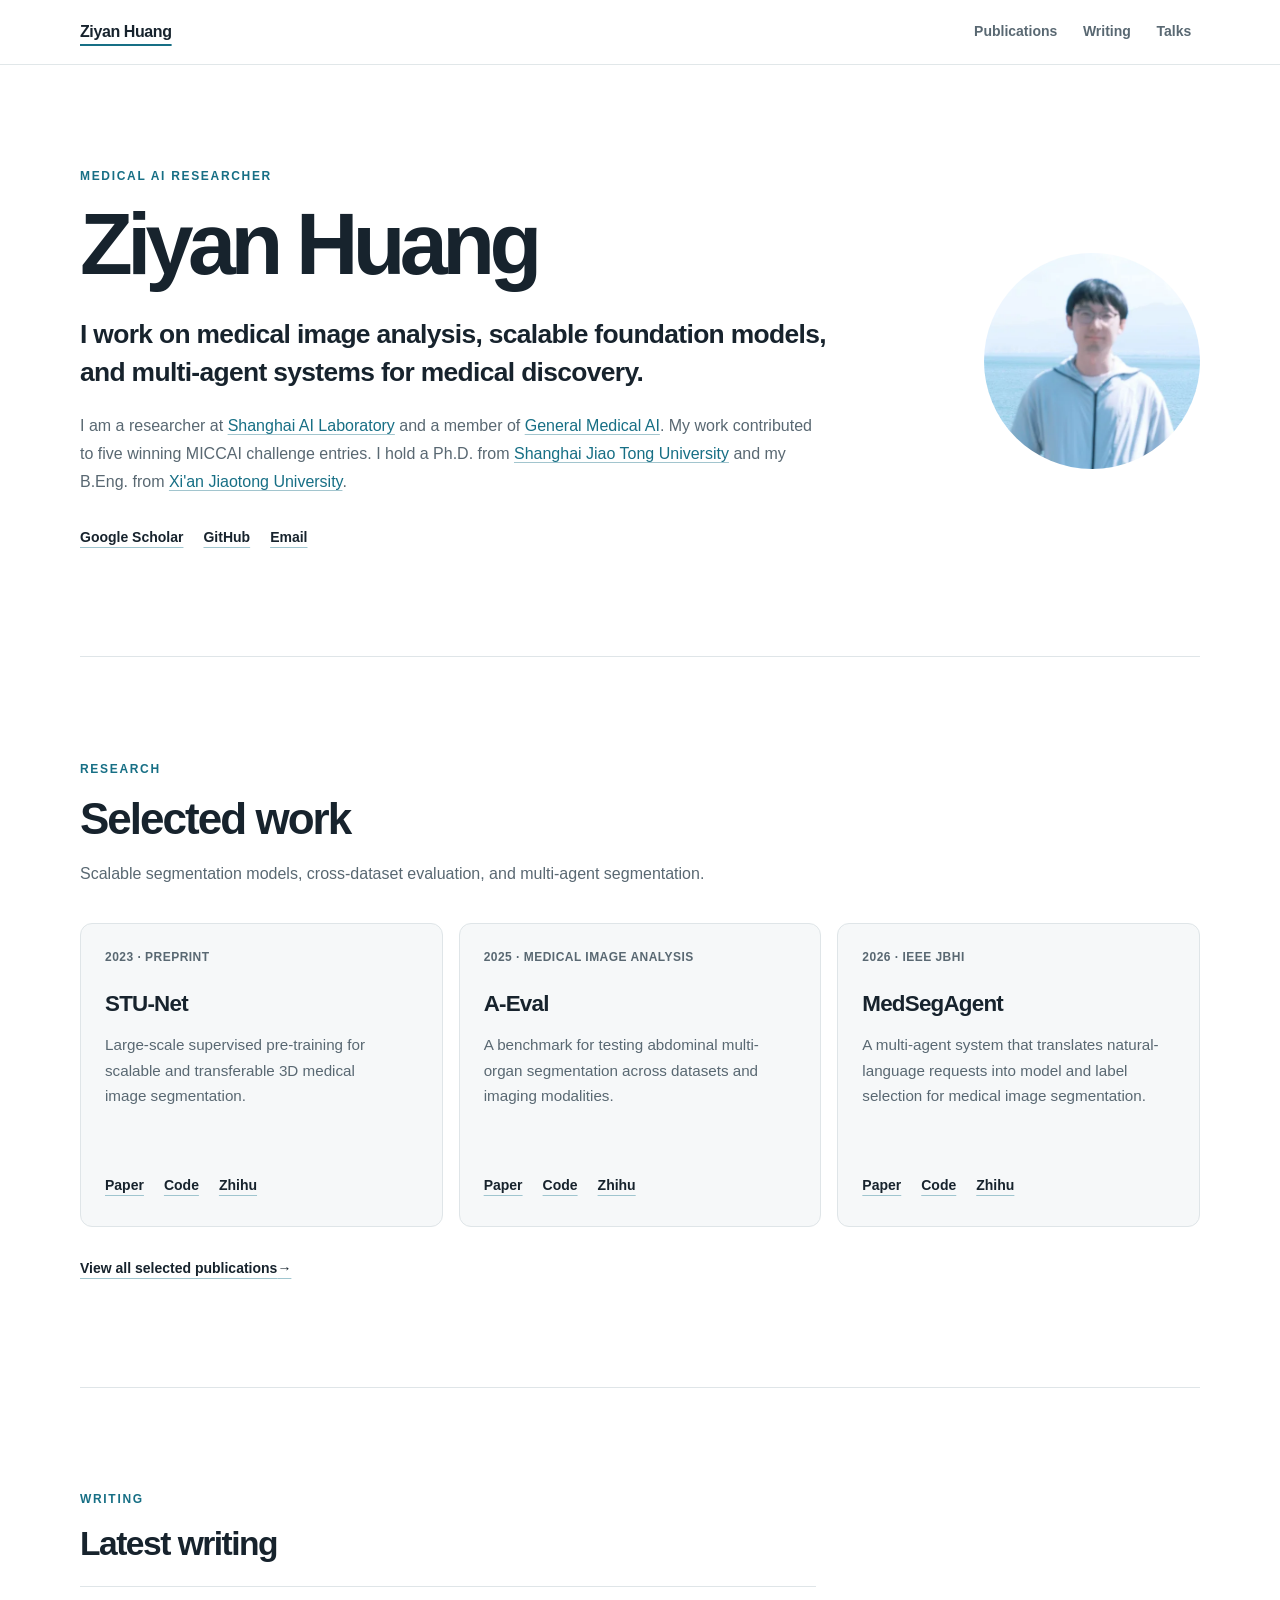
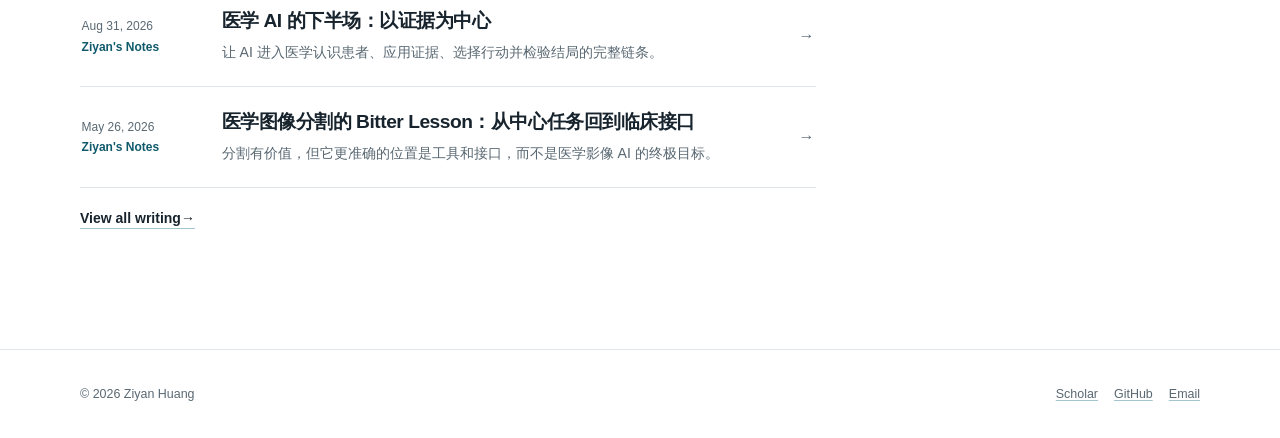
==== commit 59d2f7a0: "Show two latest essays on homepage" ====
--- a/index.html
+++ b/index.html
@@ -25,7 +25,7 @@
     <meta name="twitter:description" content="Research in medical image analysis, scalable foundation models, and multi-agent systems for medical discovery.">
     <meta name="twitter:image" content="https://ziyan-huang.github.io/assets/ziyan-huang-og.jpg">
     <meta name="twitter:image:alt" content="Ziyan Huang — Medical AI Researcher">
-    <link rel="stylesheet" href="./main.css?v=20260831-1">
+    <link rel="stylesheet" href="./main.css?v=20260901-1">
     <script>
       if (window.location.hostname === "ziyan-huang.github.io" && window.location.pathname.endsWith(".html")) {
         const cleanPath = window.location.pathname === "/index.html" ? "/" : window.location.pathname.slice(0, -5);
@@ -172,12 +172,31 @@
             <p class="eyebrow">Writing</p>
             <h2 id="latest-writing-title">Latest writing</h2>
           </header>
-          <a class="note-feature" href="/medical-ai-second-half">
-            <span class="note-feature__meta">Aug 31, 2026 · Ziyan's Notes</span>
-            <strong lang="zh-CN">医学 AI 的下半场：以证据为中心</strong>
-            <span lang="zh-CN">让 AI 进入医学认识患者、应用证据、选择行动并检验结局的完整链条。</span>
-            <span class="note-feature__link">Read note <span aria-hidden="true">→</span></span>
-          </a>
+          <div class="home-writing-list">
+            <a class="home-writing-item" href="/medical-ai-second-half">
+              <div class="home-writing-item__meta" lang="en">
+                <time datetime="2026-08-31">Aug 31, 2026</time>
+                <span>Ziyan's Notes</span>
+              </div>
+              <div class="home-writing-item__body" lang="zh-CN">
+                <strong>医学 AI 的下半场：以证据为中心</strong>
+                <span>让 AI 进入医学认识患者、应用证据、选择行动并检验结局的完整链条。</span>
+              </div>
+              <span class="home-writing-item__arrow" aria-hidden="true">→</span>
+            </a>
+
+            <a class="home-writing-item" href="/medical-image-segmentation-bitter-lesson">
+              <div class="home-writing-item__meta" lang="en">
+                <time datetime="2026-05-26">May 26, 2026</time>
+                <span>Ziyan's Notes</span>
+              </div>
+              <div class="home-writing-item__body" lang="zh-CN">
+                <strong>医学图像分割的 Bitter Lesson：从中心任务回到临床接口</strong>
+                <span>分割有价值，但它更准确的位置是工具和接口，而不是医学影像 AI 的终极目标。</span>
+              </div>
+              <span class="home-writing-item__arrow" aria-hidden="true">→</span>
+            </a>
+          </div>
           <p class="section-link section-link--compact"><a href="/blog">View all writing <span aria-hidden="true">→</span></a></p>
         </div>
       </section>
--- a/main.css
+++ b/main.css
@@ -358,44 +358,66 @@
   max-width: 46rem;
 }
 
-.note-feature {
+.home-writing-list {
+  border-top: 1px solid var(--line);
+}
+
+.home-writing-item {
+  display: grid;
+  grid-template-columns: 7.5rem minmax(0, 1fr) auto;
+  gap: 1.25rem;
+  align-items: center;
+  padding: 1.35rem 0.1rem;
+  border-bottom: 1px solid var(--line);
+  color: var(--muted);
+  text-decoration: none;
+}
+
+.home-writing-item:hover {
+  color: var(--muted);
+  text-decoration: none;
+}
+
+.home-writing-item:hover strong {
+  color: var(--accent-dark);
+}
+
+.home-writing-item__meta {
   display: flex;
   flex-direction: column;
-  gap: 0.7rem;
-  padding: 1.6rem 0;
-  border-top: 1px solid var(--line);
-  border-bottom: 1px solid var(--line);
-  color: var(--muted);
-  text-decoration: none;
-}
-
-.note-feature:hover {
-  color: var(--muted);
-  text-decoration: none;
-}
-
-.note-feature__meta {
-  color: var(--muted);
-  font-size: 0.78rem;
-}
-
-.note-feature strong {
-  color: var(--ink);
-  font-size: clamp(1.2rem, 2.4vw, 1.5rem);
+  gap: 0.15rem;
+  color: var(--muted);
+  font-size: 0.75rem;
+  line-height: 1.5;
+}
+
+.home-writing-item__meta span {
+  color: var(--accent-dark);
+  font-weight: 600;
+}
+
+.home-writing-item__body {
+  display: flex;
+  min-width: 0;
+  flex-direction: column;
+  gap: 0.4rem;
+}
+
+.home-writing-item__body strong {
+  color: var(--ink);
+  font-size: clamp(1.05rem, 2vw, 1.2rem);
   line-height: 1.4;
   letter-spacing: -0.025em;
 }
 
-.note-feature > span:not(.note-feature__meta, .note-feature__link) {
-  max-width: 42rem;
-  font-size: 0.95rem;
-  line-height: 1.7;
-}
-
-.note-feature__link {
-  color: var(--accent);
-  font-size: 0.875rem;
-  font-weight: 700;
+.home-writing-item__body span {
+  font-size: 0.88rem;
+  line-height: 1.65;
+}
+
+.home-writing-item__arrow {
+  color: var(--muted);
+  font-size: 1rem;
 }
 
 /* Shared inner pages -------------------------------------------------- */
@@ -1108,6 +1130,31 @@
     font-size: 3.15rem;
   }
 
+  .home-writing-item {
+    grid-template-areas:
+      "meta meta"
+      "body arrow";
+    grid-template-columns: minmax(0, 1fr) auto;
+    gap: 0.5rem 0.8rem;
+    align-items: start;
+    padding-block: 1.2rem;
+  }
+
+  .home-writing-item__meta {
+    grid-area: meta;
+    flex-flow: row wrap;
+    gap: 0.2rem 0.65rem;
+  }
+
+  .home-writing-item__body {
+    grid-area: body;
+  }
+
+  .home-writing-item__arrow {
+    grid-area: arrow;
+    margin-top: 0.15rem;
+  }
+
   .writing-item__link {
     grid-template-areas:
       "meta meta"
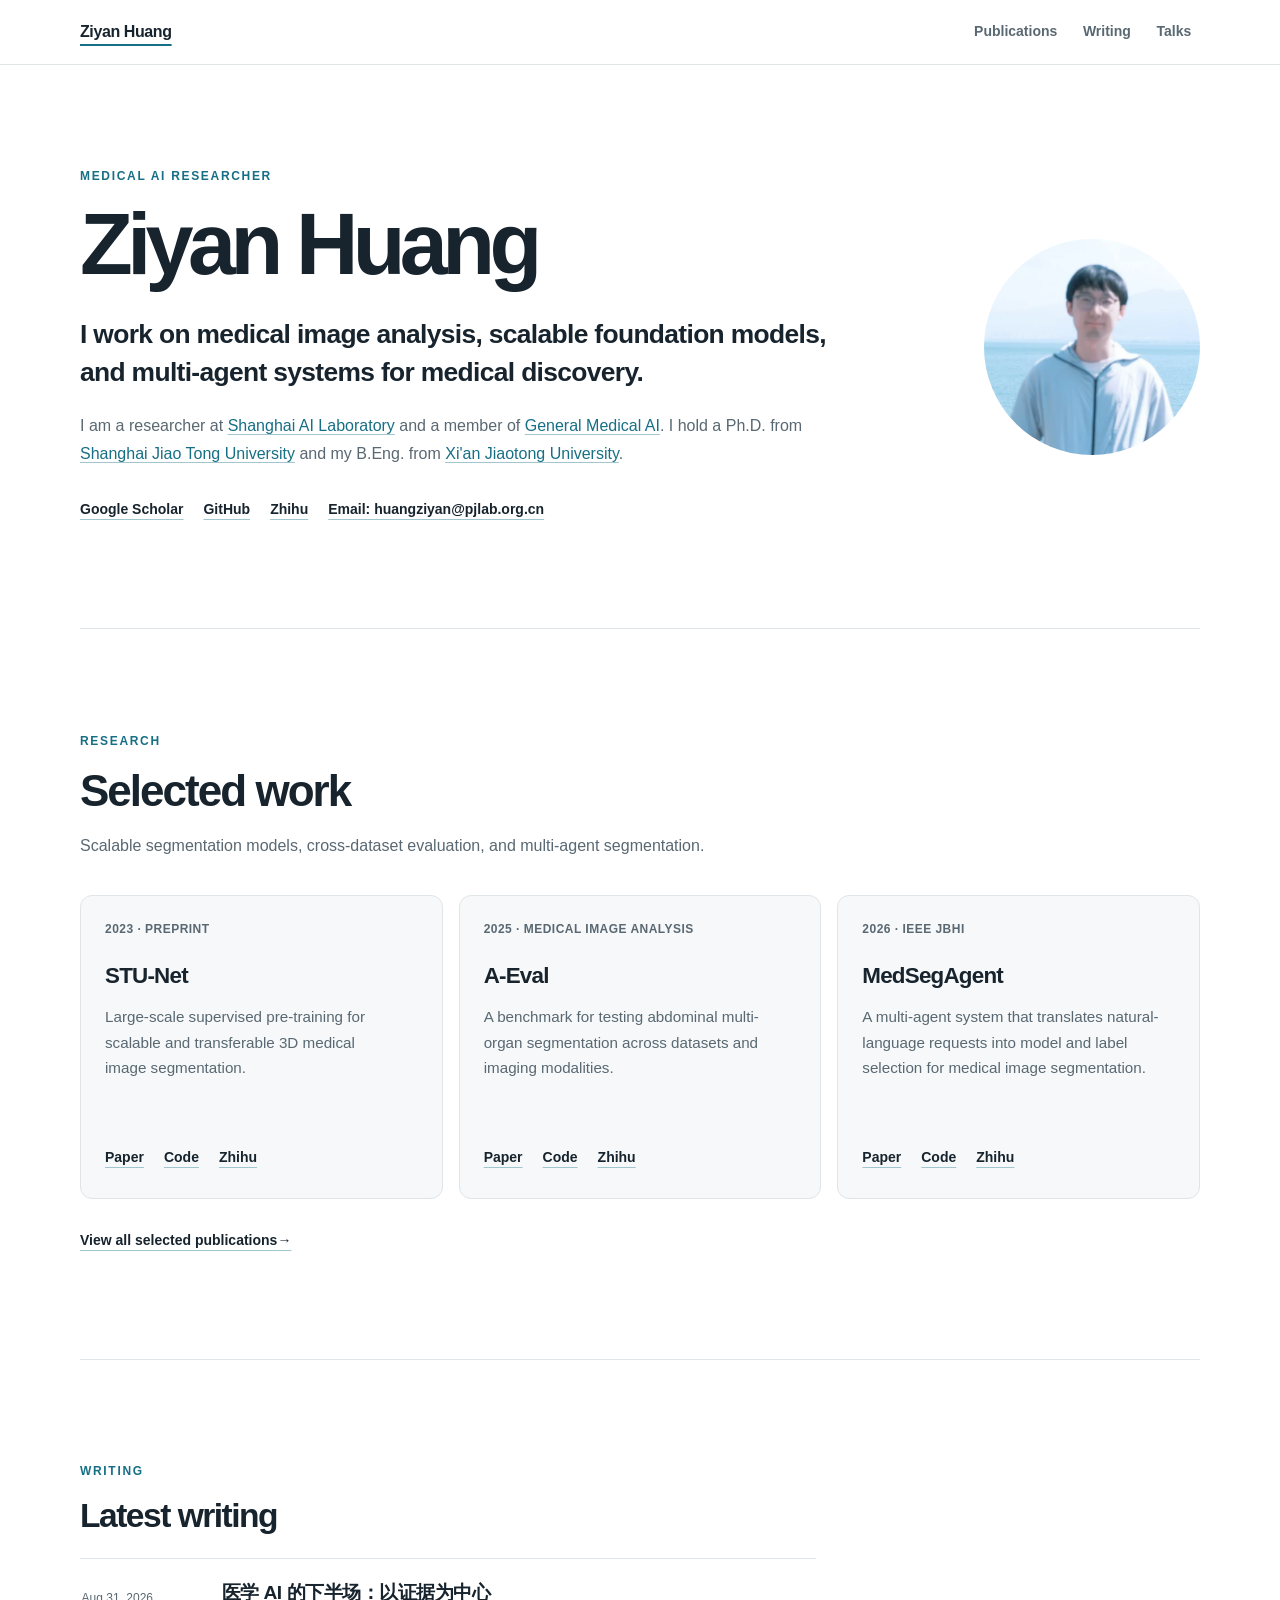
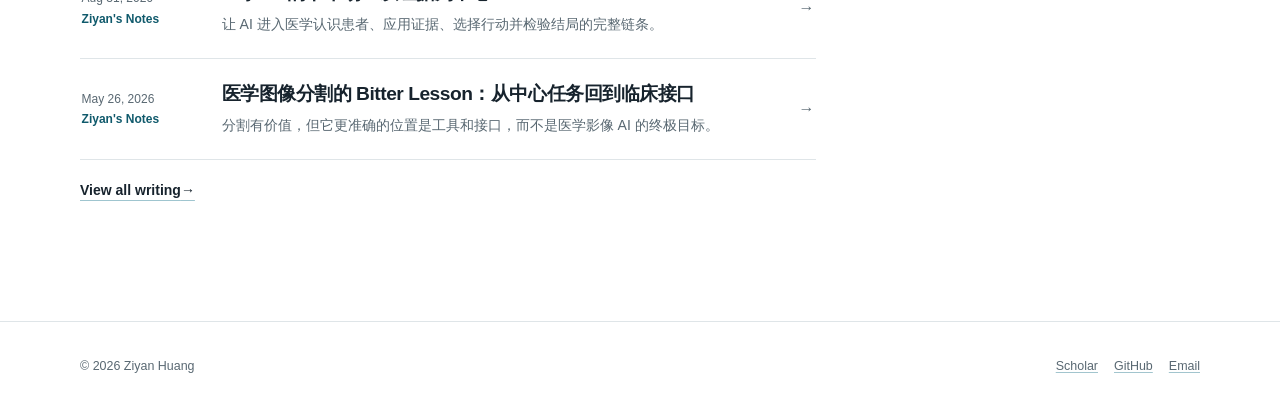
==== commit b103faae: "Update homepage contact details" ====
--- a/index.html
+++ b/index.html
@@ -44,6 +44,7 @@
           "url": "https://ziyan-huang.github.io/",
           "image": "https://ziyan-huang.github.io/assets/photo-480.webp",
           "jobTitle": "Researcher",
+          "email": "mailto:huangziyan@pjlab.org.cn",
           "worksFor": {
             "@type": "Organization",
             "name": "Shanghai AI Laboratory",
@@ -66,10 +67,10 @@
             "Scalable foundation models",
             "Multi-agent systems for medical discovery"
           ],
-          "award": "Contributor to five winning MICCAI challenge entries (2022-2024)",
           "sameAs": [
             "https://scholar.google.com/citations?user=BshL3fUAAAAJ&hl=en",
             "https://github.com/Ziyan-Huang",
+            "https://www.zhihu.com/people/huang-zi-yan-65-52",
             "https://uni-medical.github.io/gmai-web/team/ziyan-huang/"
           ]
         }
@@ -108,7 +109,6 @@
           <a href="https://www.shlab.org.cn/" target="_blank" rel="noreferrer">Shanghai AI Laboratory</a>
           and a member of
           <a href="https://uni-medical.github.io/gmai-web/team/ziyan-huang/" target="_blank" rel="noreferrer">General Medical AI</a>.
-          My work contributed to five winning MICCAI challenge entries.
           I hold a Ph.D. from
           <a href="https://www.sjtu.edu.cn/" target="_blank" rel="noreferrer">Shanghai Jiao Tong University</a>
           and my B.Eng. from
@@ -117,7 +117,8 @@
         <nav class="profile-links" aria-label="Profile links">
           <a href="https://scholar.google.com/citations?user=BshL3fUAAAAJ&amp;hl=en" target="_blank" rel="noreferrer">Google Scholar</a>
           <a href="https://github.com/Ziyan-Huang" target="_blank" rel="noreferrer">GitHub</a>
-          <a href="mailto:hzy954107396@gmail.com">Email</a>
+          <a href="https://www.zhihu.com/people/huang-zi-yan-65-52" target="_blank" rel="noreferrer">Zhihu</a>
+          <a href="mailto:huangziyan@pjlab.org.cn">Email: huangziyan@pjlab.org.cn</a>
         </nav>
       </section>
 
@@ -208,7 +209,7 @@
         <nav aria-label="Footer links">
           <a href="https://scholar.google.com/citations?user=BshL3fUAAAAJ&amp;hl=en" target="_blank" rel="noreferrer">Scholar</a>
           <a href="https://github.com/Ziyan-Huang" target="_blank" rel="noreferrer">GitHub</a>
-          <a href="mailto:hzy954107396@gmail.com">Email</a>
+          <a href="mailto:huangziyan@pjlab.org.cn">Email</a>
         </nav>
       </div>
     </footer>
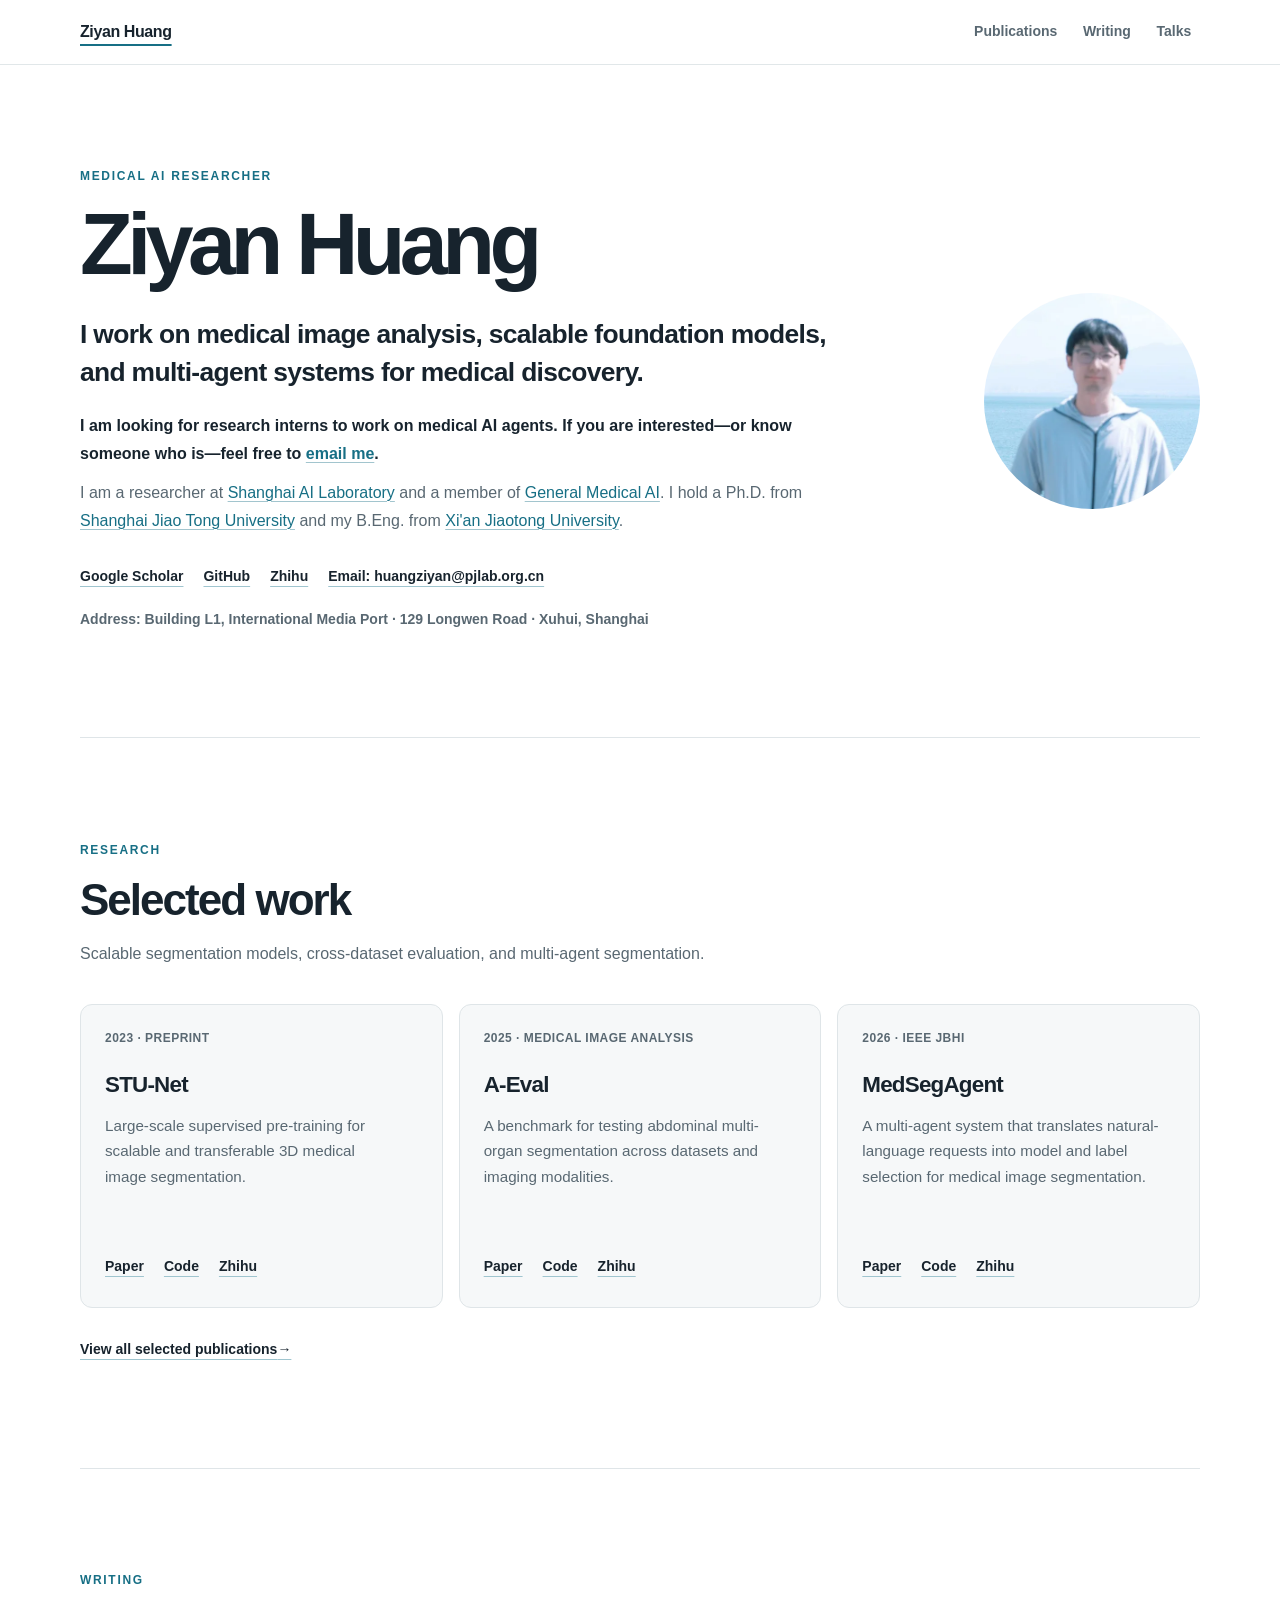
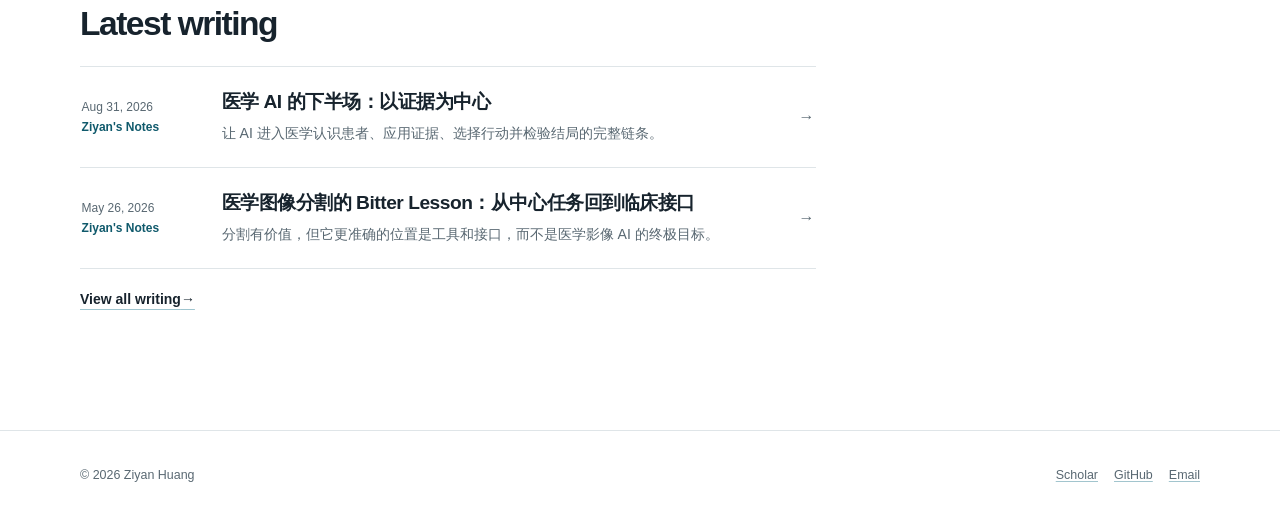
==== commit 6b1ed5f4: "Add recruiting note and office address" ====
--- a/index.html
+++ b/index.html
@@ -25,7 +25,7 @@
     <meta name="twitter:description" content="Research in medical image analysis, scalable foundation models, and multi-agent systems for medical discovery.">
     <meta name="twitter:image" content="https://ziyan-huang.github.io/assets/ziyan-huang-og.jpg">
     <meta name="twitter:image:alt" content="Ziyan Huang — Medical AI Researcher">
-    <link rel="stylesheet" href="./main.css?v=20260901-1">
+    <link rel="stylesheet" href="./main.css?v=20260901-2">
     <script>
       if (window.location.hostname === "ziyan-huang.github.io" && window.location.pathname.endsWith(".html")) {
         const cleanPath = window.location.pathname === "/index.html" ? "/" : window.location.pathname.slice(0, -5);
@@ -104,22 +104,28 @@
         </picture>
 
         <p class="hero__lead">I work on medical image analysis, scalable foundation models, and multi-agent systems for medical discovery.</p>
-        <p class="hero__bio">
-          I am a researcher at
-          <a href="https://www.shlab.org.cn/" target="_blank" rel="noreferrer">Shanghai AI Laboratory</a>
-          and a member of
-          <a href="https://uni-medical.github.io/gmai-web/team/ziyan-huang/" target="_blank" rel="noreferrer">General Medical AI</a>.
-          I hold a Ph.D. from
-          <a href="https://www.sjtu.edu.cn/" target="_blank" rel="noreferrer">Shanghai Jiao Tong University</a>
-          and my B.Eng. from
-          <a href="https://www.xjtu.edu.cn/" target="_blank" rel="noreferrer">Xi'an Jiaotong University</a>.
-        </p>
-        <nav class="profile-links" aria-label="Profile links">
-          <a href="https://scholar.google.com/citations?user=BshL3fUAAAAJ&amp;hl=en" target="_blank" rel="noreferrer">Google Scholar</a>
-          <a href="https://github.com/Ziyan-Huang" target="_blank" rel="noreferrer">GitHub</a>
-          <a href="https://www.zhihu.com/people/huang-zi-yan-65-52" target="_blank" rel="noreferrer">Zhihu</a>
-          <a href="mailto:huangziyan@pjlab.org.cn">Email: huangziyan@pjlab.org.cn</a>
-        </nav>
+        <div class="hero__bio">
+          <p class="hero__recruiting">I am looking for research interns to work on medical AI agents. If you are interested—or know someone who is—feel free to <a href="mailto:huangziyan@pjlab.org.cn">email me</a>.</p>
+          <p>
+            I am a researcher at
+            <a href="https://www.shlab.org.cn/" target="_blank" rel="noreferrer">Shanghai AI Laboratory</a>
+            and a member of
+            <a href="https://uni-medical.github.io/gmai-web/team/ziyan-huang/" target="_blank" rel="noreferrer">General Medical AI</a>.
+            I hold a Ph.D. from
+            <a href="https://www.sjtu.edu.cn/" target="_blank" rel="noreferrer">Shanghai Jiao Tong University</a>
+            and my B.Eng. from
+            <a href="https://www.xjtu.edu.cn/" target="_blank" rel="noreferrer">Xi'an Jiaotong University</a>.
+          </p>
+        </div>
+        <div class="profile-contact">
+          <nav class="profile-links" aria-label="Profile links">
+            <a href="https://scholar.google.com/citations?user=BshL3fUAAAAJ&amp;hl=en" target="_blank" rel="noreferrer">Google Scholar</a>
+            <a href="https://github.com/Ziyan-Huang" target="_blank" rel="noreferrer">GitHub</a>
+            <a href="https://www.zhihu.com/people/huang-zi-yan-65-52" target="_blank" rel="noreferrer">Zhihu</a>
+            <a href="mailto:huangziyan@pjlab.org.cn">Email: huangziyan@pjlab.org.cn</a>
+          </nav>
+          <address class="profile-address">Address: Building L1, International Media Port · 129 Longwen Road · Xuhui, Shanghai</address>
+        </div>
       </section>
 
       <section class="site-shell section" aria-labelledby="work-title">
--- a/main.css
+++ b/main.css
@@ -234,6 +234,16 @@
   line-height: 1.75;
 }
 
+.hero__bio p {
+  margin: 0;
+}
+
+.hero__bio .hero__recruiting {
+  margin-bottom: 0.65rem;
+  color: var(--ink);
+  font-weight: 600;
+}
+
 .profile-links,
 .item-links {
   display: flex;
@@ -244,6 +254,29 @@
 .profile-links {
   grid-area: links;
   margin-top: 1.6rem;
+}
+
+.profile-contact {
+  grid-area: links;
+  margin-top: 1.6rem;
+}
+
+.profile-contact .profile-links {
+  margin-top: 0;
+}
+
+.profile-address {
+  display: inline-flex;
+  min-height: 2rem;
+  max-width: 100%;
+  align-items: center;
+  padding-block: 0.25rem;
+  color: var(--muted);
+  font-size: 0.875rem;
+  font-style: normal;
+  font-weight: 600;
+  line-height: 1.6;
+  margin-top: 0.65rem;
 }
 
 .profile-links a,
@@ -1082,6 +1115,10 @@
     margin-top: 0.9rem;
   }
 
+  .profile-contact {
+    margin-top: 0.9rem;
+  }
+
   .section {
     padding-block: 3.5rem;
   }
